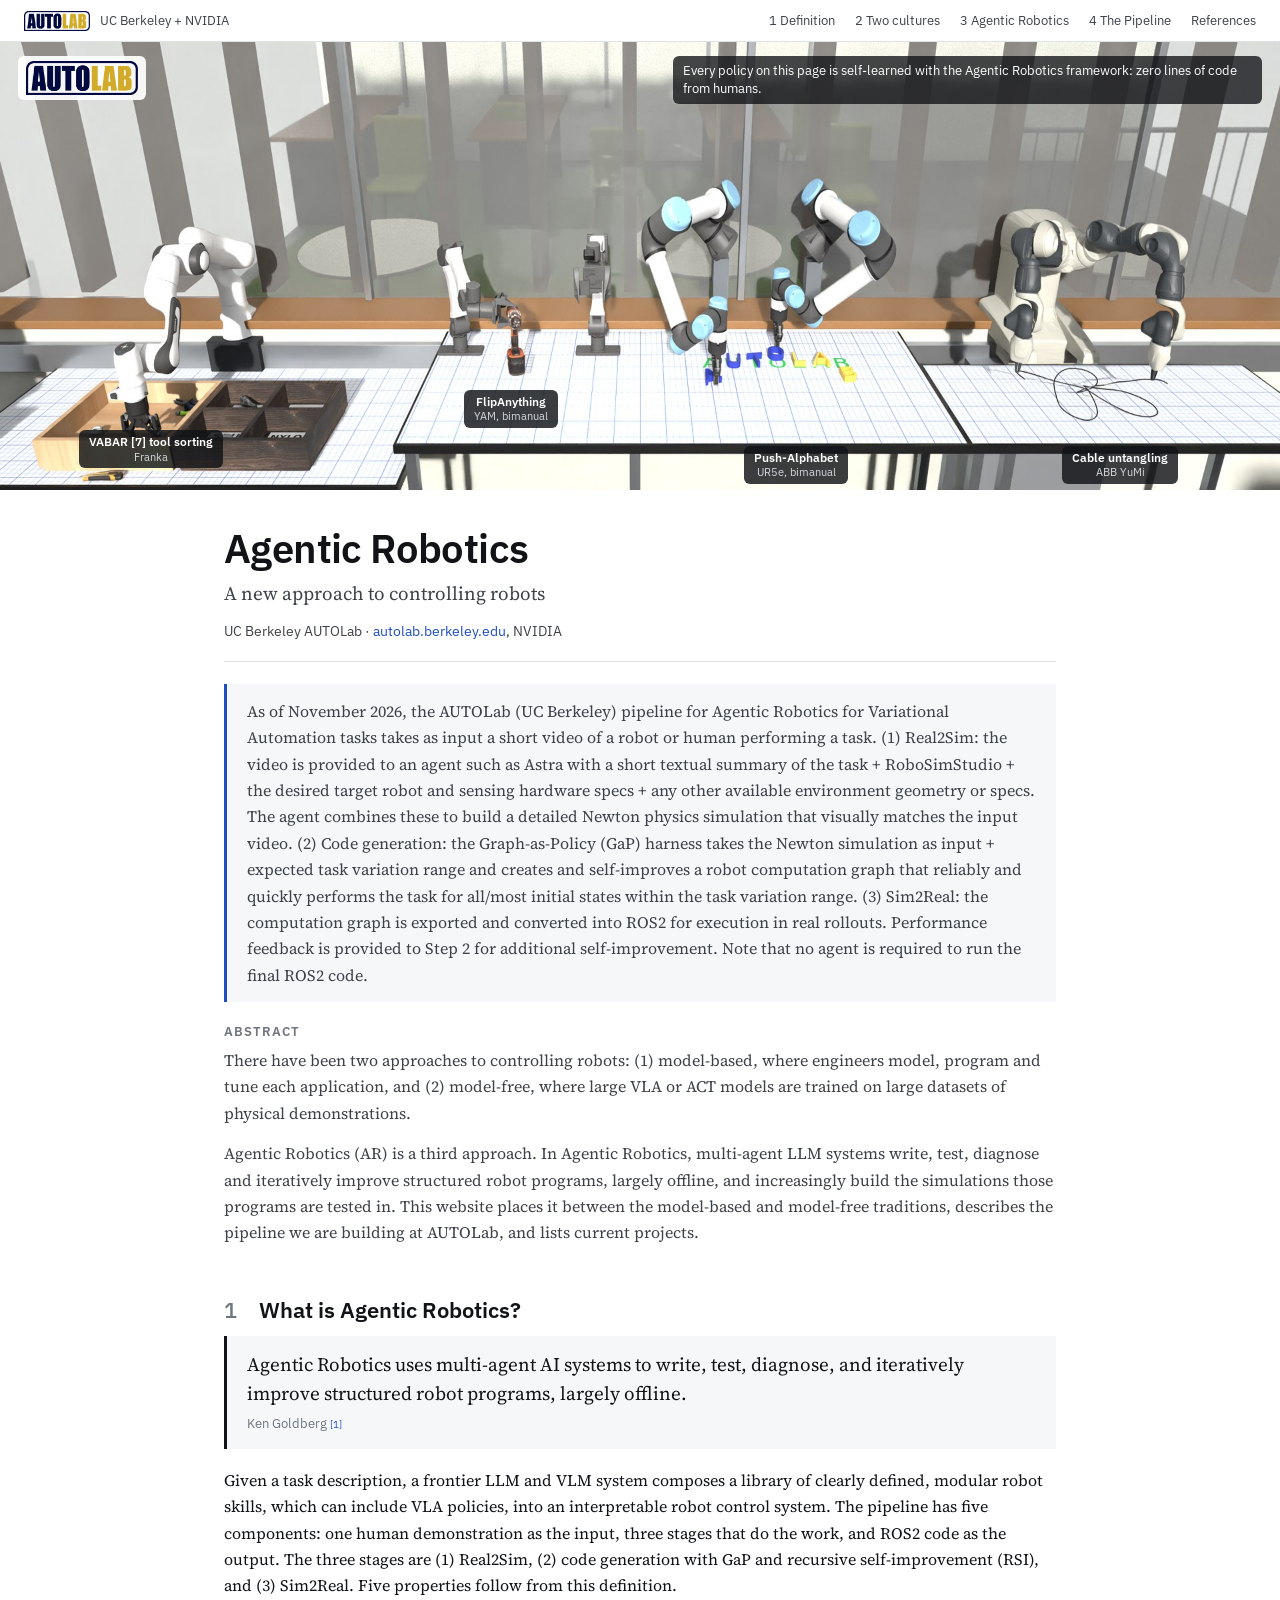
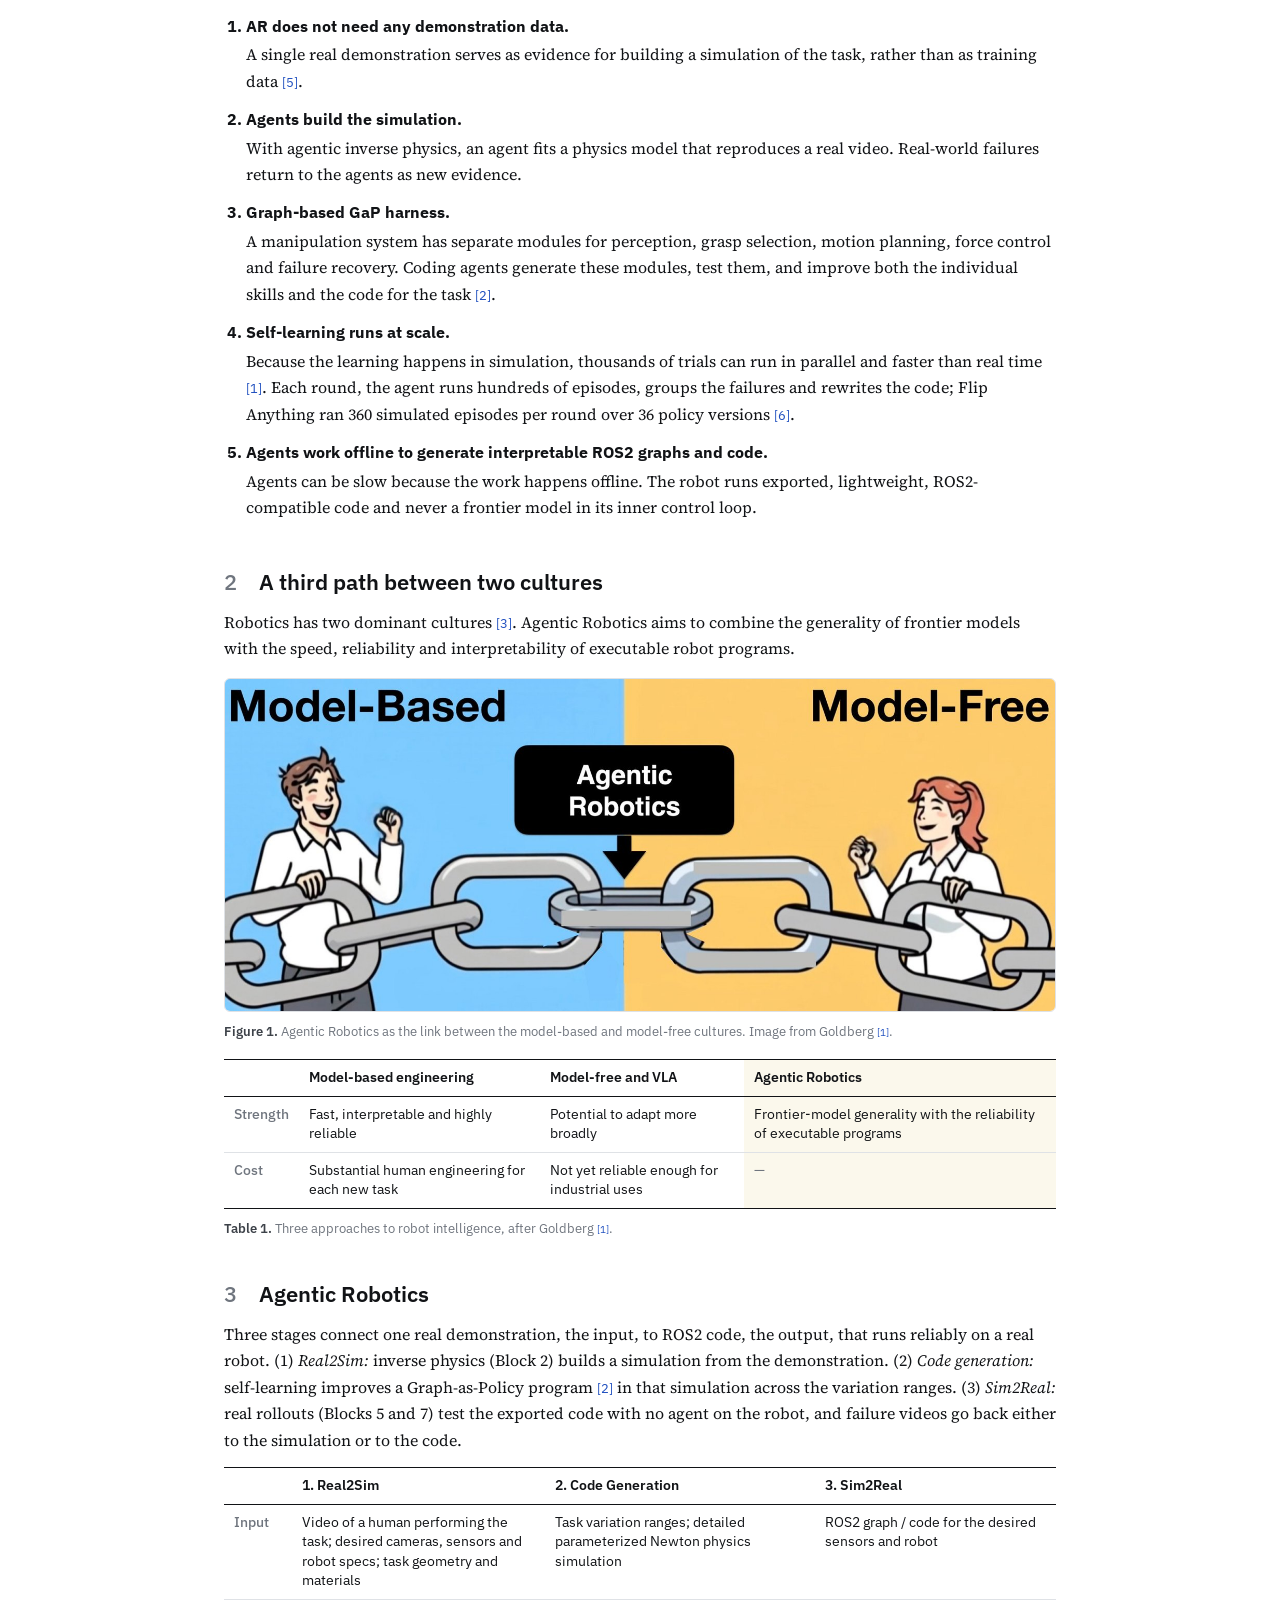
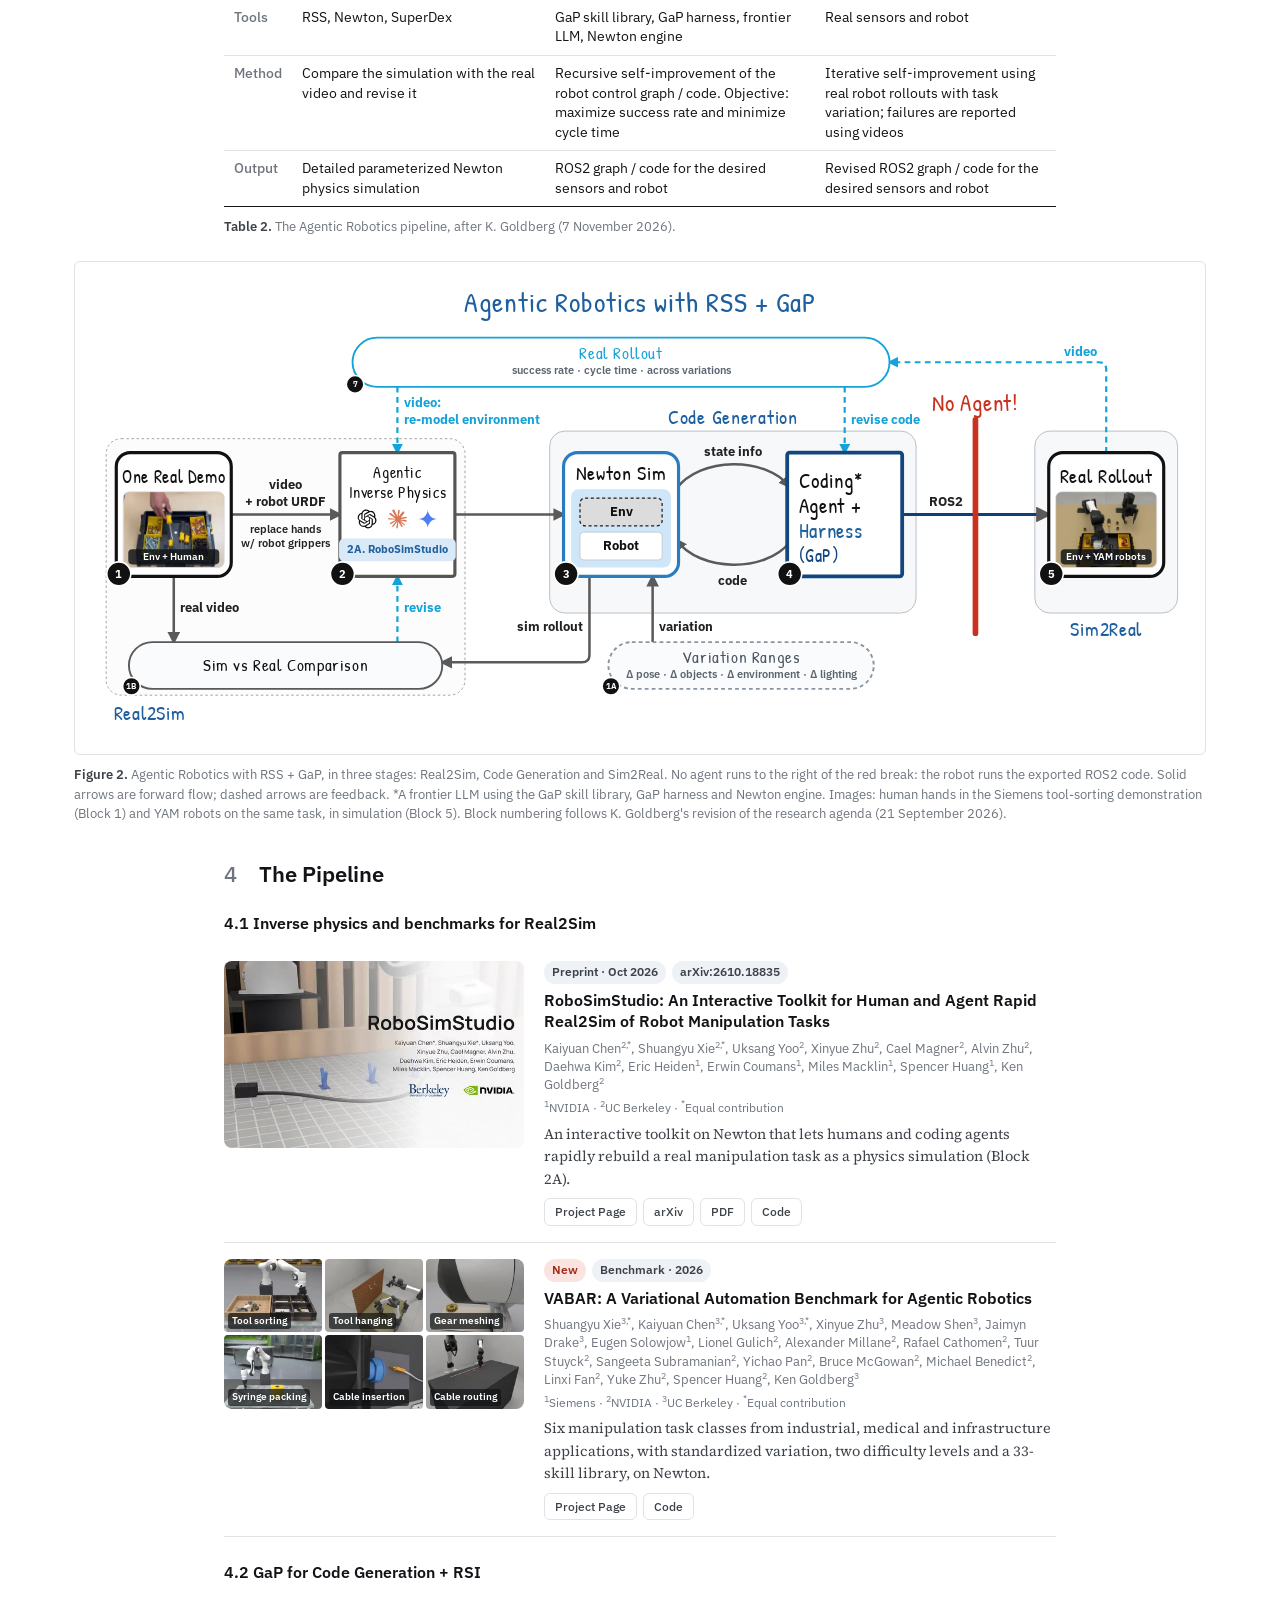
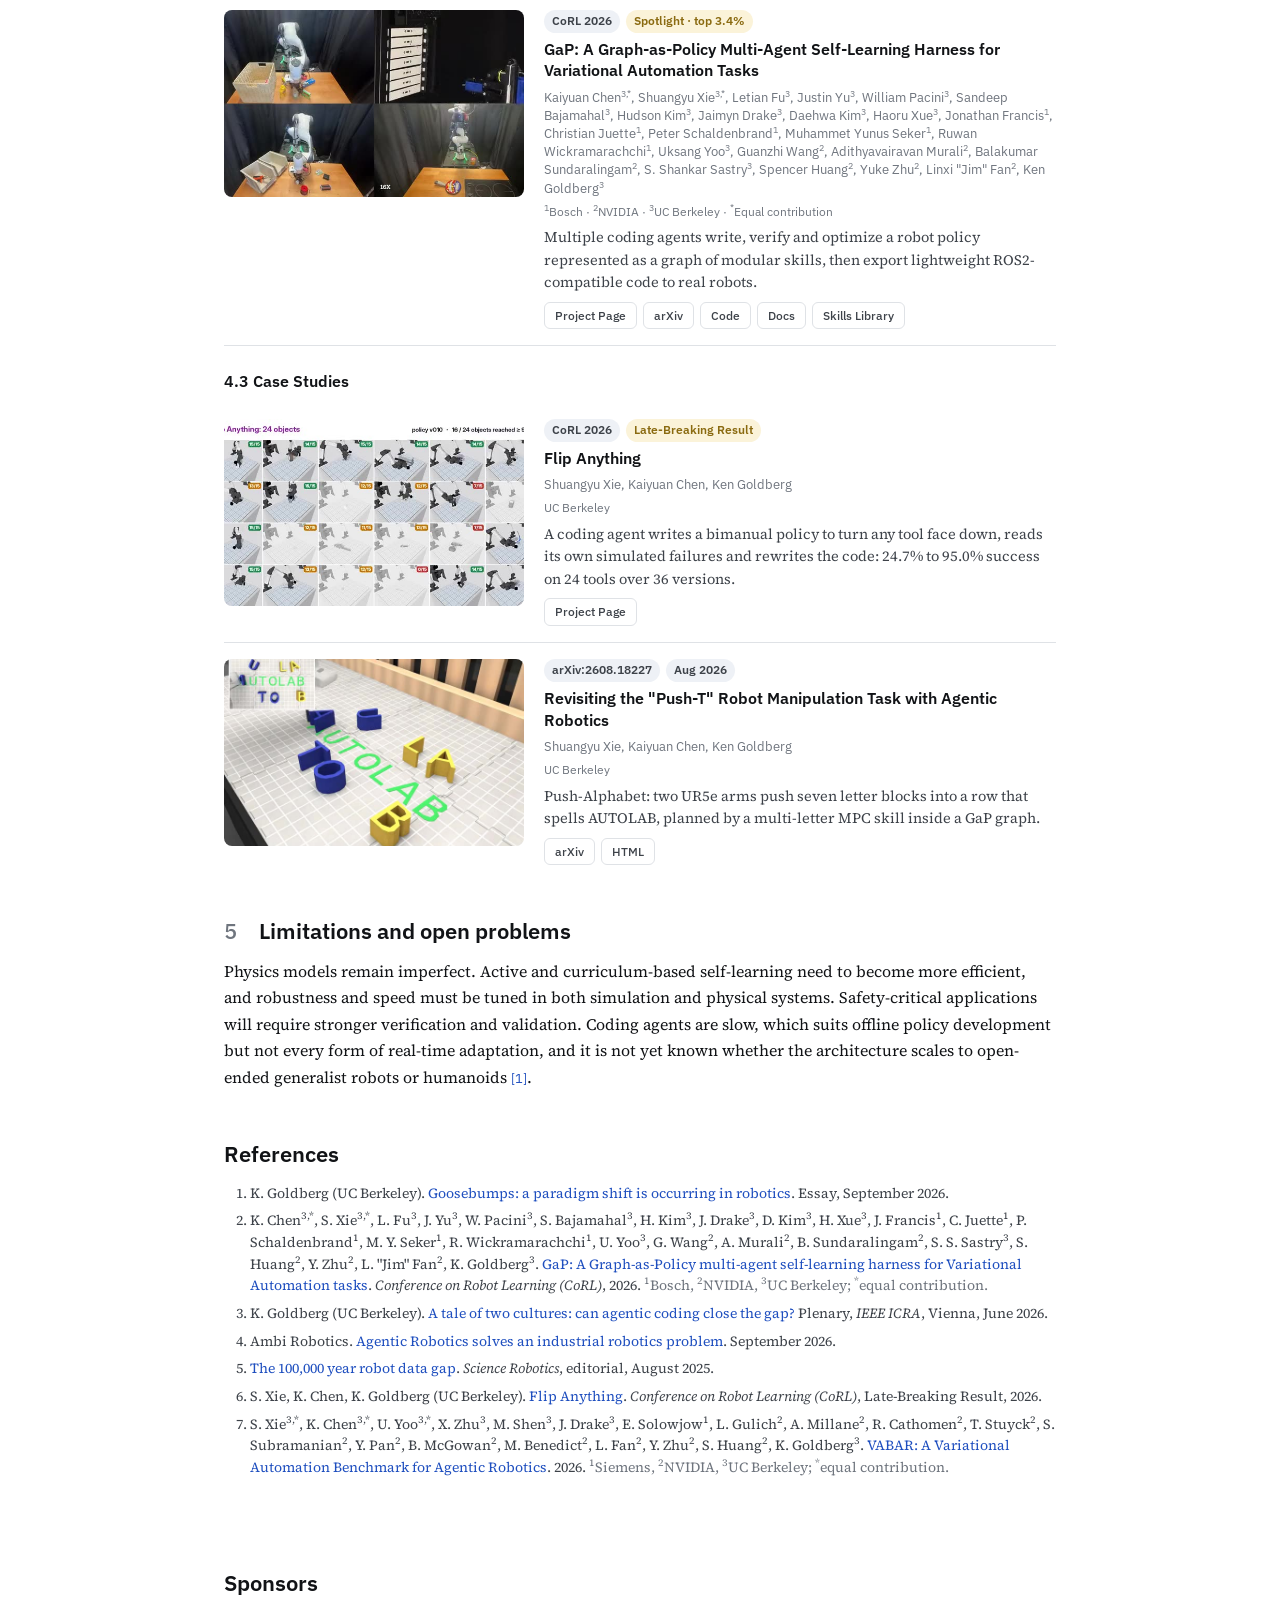
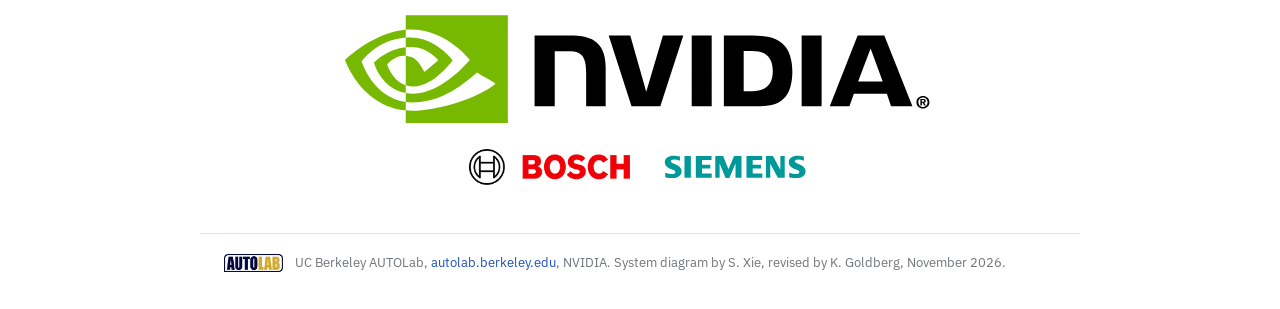
==== pr-preview/pr-1/index.html @ 47002e5a "Deploy preview for PR 1 🛫" ====
<!DOCTYPE html>
<html lang="en">
<head>
  <meta charset="utf-8" />
  <meta name="viewport" content="width=device-width, initial-scale=1" />
  <title>Agentic Robotics</title>
  <meta name="description" content="Agentic Robotics is a new approach to controlling robots: multi-agent LLM systems write, test, diagnose and iteratively improve structured robot programs, largely offline." />
  <link rel="preconnect" href="https://fonts.googleapis.com" />
  <link rel="preconnect" href="https://fonts.gstatic.com" crossorigin />
  <link href="https://fonts.googleapis.com/css2?family=Patrick+Hand&family=IBM+Plex+Sans:wght@400;500;600&family=IBM+Plex+Mono:wght@400&family=Source+Serif+4:ital,opsz,wght@0,8..60,400;0,8..60,600;1,8..60,400&display=swap" rel="stylesheet" />
  <link rel="stylesheet" href="css/style.css" />
</head>
<body>
  <header class="masthead">
    <a class="lab" href="https://autolab.berkeley.edu/" target="_blank" rel="noopener"><img src="assets/autolab-logo.png" alt="AUTOLAB" width="79" height="24" /><span>UC Berkeley + NVIDIA</span></a>
    <nav aria-label="Sections">
      <a href="#s1">1 Definition</a>
      <a href="#s2">2 Two cultures</a>
      <a href="#s3">3 Agentic Robotics</a>
      <a href="#s4">4 The Pipeline</a>
      <a href="#references">References</a>
    </nav>
  </header>

  <main id="top">
    <article>
      <figure class="banner" id="fig1">
        <div class="hero-media">
          <video src="assets/hero.mp4" poster="assets/hero.jpg" autoplay muted loop playsinline aria-label="Four AUTOLab robots working in a row along the lab's window bench, simulated"></video>
          <img class="hero-logo" src="assets/autolab-logo.png" alt="AUTOLAB" width="164" height="50" />
          <p class="hero-note">Every policy on this page is self-learned with the Agentic Robotics framework: zero lines of code from humans.</p>
          <ol class="hero-tags" aria-label="Robots, left to right">
            <li style="left:11.8%;top:95.0%"><a class="tag-link" href="https://berkeleyautomation.github.io/vabar-website/" target="_blank" rel="noopener"><strong>VABAR [7] tool sorting</strong><span>Franka</span></a></li>
            <li style="left:39.9%;top:86.0%"><a class="tag-link" href="https://berkeleyautomation.github.io/flipanything" target="_blank" rel="noopener"><strong>FlipAnything</strong><span>YAM, bimanual</span></a></li>
            <li style="left:62.2%;top:98.5%"><a class="tag-link" href="https://arxiv.org/html/2608.18227v1" target="_blank" rel="noopener"><strong>Push-Alphabet</strong><span>UR5e, bimanual</span></a></li>
            <li style="left:87.5%;top:98.5%"><a class="tag-link" href="https://sites.google.com/view/sgtm2" target="_blank" rel="noopener"><strong>Cable untangling</strong><span>ABB YuMi</span></a></li>
          </ol>
        </div>
      </figure>

      <div class="body">

        <header class="title-block">
          <h1>Agentic Robotics</h1>
          <p class="subtitle">A new approach to controlling robots</p>
          <p class="affil">UC Berkeley AUTOLab · <a href="https://autolab.berkeley.edu/" target="_blank" rel="noopener">autolab.berkeley.edu</a>, NVIDIA</p>
        </header>

        <section class="pipeline-status" aria-label="Pipeline status, November 2026">
          <p>As of November 2026, the AUTOLab (UC Berkeley) pipeline for Agentic Robotics for Variational Automation tasks takes as input a short video of a robot or human performing a task. (1) Real2Sim: the video is provided to an agent such as Astra with a short textual summary of the task + RoboSimStudio + the desired target robot and sensing hardware specs + any other available environment geometry or specs. The agent combines these to build a detailed Newton physics simulation that visually matches the input video. (2) Code generation: the Graph-as-Policy (GaP) harness takes the Newton simulation as input + expected task variation range and creates and self-improves a robot computation graph that reliably and quickly performs the task for all/most initial states within the task variation range. (3) Sim2Real: the computation graph is exported and converted into ROS2 for execution in real rollouts. Performance feedback is provided to Step 2 for additional self-improvement. Note that no agent is required to run the final ROS2 code.</p>
        </section>

        <section class="abstract" aria-label="Abstract">
          <h2>Abstract</h2>
          <p>There have been two approaches to controlling robots: (1) model-based, where engineers model, program and tune each application, and (2) model-free, where large VLA or ACT models are trained on large datasets of physical demonstrations.</p>
          <p>Agentic Robotics (AR) is a third approach. In Agentic Robotics, multi-agent LLM systems write, test, diagnose and iteratively improve structured robot programs, largely offline, and increasingly build the simulations those programs are tested in. This website places it between the model-based and model-free traditions, describes the pipeline we are building at AUTOLab, and lists current projects.</p>
        </section>

        <section id="s1">
          <h2><span class="num">1</span>What is Agentic Robotics?</h2>
          <blockquote class="definition">
            <p>Agentic Robotics uses multi-agent AI systems to write, test, diagnose, and iteratively improve structured robot programs, largely offline.</p>
            <footer>Ken Goldberg <a class="cite" href="#ref1">[1]</a></footer>
          </blockquote>
          <p>Given a task description, a frontier LLM and VLM system composes a library of clearly defined, modular robot skills, which can include VLA policies, into an interpretable robot control system. The pipeline has five components: one human demonstration as the input, three stages that do the work, and ROS2 code as the output. The three stages are (1) Real2Sim, (2) code generation with GaP and recursive self-improvement (RSI), and (3) Sim2Real. Five properties follow from this definition.</p>
          <ol class="props">
            <li><b>AR does not need any demonstration data.</b> A single real demonstration serves as evidence for building a simulation of the task, rather than as training data <a class="cite" href="#ref5">[5]</a>.</li>
            <li><b>Agents build the simulation.</b> With agentic inverse physics, an agent fits a physics model that reproduces a real video. Real-world failures return to the agents as new evidence.</li>
            <li><b>Graph-based GaP harness.</b> A manipulation system has separate modules for perception, grasp selection, motion planning, force control and failure recovery. Coding agents generate these modules, test them, and improve both the individual skills and the code for the task <a class="cite" href="#ref2">[2]</a>.</li>
            <li><b>Self-learning runs at scale.</b> Because the learning happens in simulation, thousands of trials can run in parallel and faster than real time <a class="cite" href="#ref1">[1]</a>. Each round, the agent runs hundreds of episodes, groups the failures and rewrites the code; Flip Anything ran 360 simulated episodes per round over 36 policy versions <a class="cite" href="#ref6">[6]</a>.</li>
            <li><b>Agents work offline to generate interpretable ROS2 graphs and code.</b> Agents can be slow because the work happens offline. The robot runs exported, lightweight, ROS2-compatible code and never a frontier model in its inner control loop.</li>
          </ol>
        </section>

        <section id="s2">
          <h2><span class="num">2</span>A third path between two cultures</h2>
          <p>Robotics has two dominant cultures <a class="cite" href="#ref3">[3]</a>. Agentic Robotics aims to combine the generality of frontier models with the speed, reliability and interpretability of executable robot programs.</p>
          <figure class="article-fig">
            <img src="assets/two_cultures.jpg" alt="Two figures, labelled Model-Based and Model-Free, each holding one end of a chain; the link joining the two halves is labelled Agentic Robotics" width="1600" height="640" />
            <figcaption class="fig-caption"><b>Figure 1.</b> Agentic Robotics as the link between the model-based and model-free cultures. Image from Goldberg <a class="cite" href="#ref1">[1]</a>.</figcaption>
          </figure>
          <figure class="table-fig">
            <table>
              <thead><tr><th></th><th>Model-based engineering</th><th>Model-free and VLA</th><th>Agentic Robotics</th></tr></thead>
              <tbody>
                <tr><th scope="row">Strength</th><td>Fast, interpretable and highly reliable</td><td>Potential to adapt more broadly</td><td>Frontier-model generality with the reliability of executable programs</td></tr>
                <tr><th scope="row">Cost</th><td>Substantial human engineering for each new task</td><td>Not yet reliable enough for industrial uses</td><td class="tbd">—</td></tr>
              </tbody>
            </table>
            <figcaption class="fig-caption"><b>Table 1.</b> Three approaches to robot intelligence, after Goldberg <a class="cite" href="#ref1">[1]</a>.</figcaption>
          </figure>
        </section>

        <section id="s3">
          <h2><span class="num">3</span>Agentic Robotics</h2>
          <p>Three stages connect one real demonstration, the input, to ROS2 code, the output, that runs reliably on a real robot. (1) <i>Real2Sim:</i> inverse physics (Block 2) builds a simulation from the demonstration. (2) <i>Code generation:</i> self-learning improves a Graph-as-Policy program <a class="cite" href="#ref2">[2]</a> in that simulation across the variation ranges. (3) <i>Sim2Real:</i> real rollouts (Blocks 5 and 7) test the exported code with no agent on the robot, and failure videos go back either to the simulation or to the code.</p>
          <figure class="table-fig">
            <div class="pipeline-scroll">
            <table class="pipeline">
              <thead><tr><th></th><th>1. Real2Sim</th><th>2. Code Generation</th><th>3. Sim2Real</th></tr></thead>
              <tbody>
                <tr><th scope="row">Input</th><td>Video of a human performing the task; desired cameras, sensors and robot specs; task geometry and materials</td><td>Task variation ranges; detailed parameterized Newton physics simulation</td><td>ROS2 graph / code for the desired sensors and robot</td></tr>
                <tr><th scope="row">Tools</th><td>RSS, Newton, SuperDex</td><td>GaP skill library, GaP harness, frontier LLM, Newton engine</td><td>Real sensors and robot</td></tr>
                <tr><th scope="row">Method</th><td>Compare the simulation with the real video and revise it</td><td>Recursive self-improvement of the robot control graph / code. Objective: maximize success rate and minimize cycle time</td><td>Iterative self-improvement using real robot rollouts with task variation; failures are reported using videos</td></tr>
                <tr><th scope="row">Output</th><td>Detailed parameterized Newton physics simulation</td><td>ROS2 graph / code for the desired sensors and robot</td><td>Revised ROS2 graph / code for the desired sensors and robot</td></tr>
              </tbody>
            </table>
            </div>
            <figcaption class="fig-caption"><b>Table 2.</b> The Agentic Robotics pipeline, after K. Goldberg (7 November 2026).</figcaption>
          </figure>
        </section>
      </div>

      <figure class="wide-fig" id="fig2">
        <div id="diagram-host" class="diagram-host">
          <svg viewBox="0 -56 1738 716" class="diagram sketch" role="group" aria-label="Agentic Robotics system diagram"><defs><marker id="arrow" viewBox="0 0 10 10" refX="8" refY="5" markerWidth="5" markerHeight="5" orient="auto-start-reverse"><path d="M0 0 L10 5 L0 10 z" class="ah"></path></marker><marker id="arrow-hl" viewBox="0 0 10 10" refX="8" refY="5" markerWidth="5" markerHeight="5" orient="auto-start-reverse"><path d="M0 0 L10 5 L0 10 z" class="ah ah-hl"></path></marker><marker id="arrow-fb" viewBox="0 0 10 10" refX="8" refY="5" markerWidth="5" markerHeight="5" orient="auto-start-reverse"><path d="M0 0 L10 5 L0 10 z" class="ah ah-fb"></path></marker><clipPath id="clip-b1"><rect x="51" y="276" width="160" height="120" rx="10"></rect></clipPath><clipPath id="clip-b5"><rect x="1527" y="276" width="160" height="120" rx="10"></rect></clipPath></defs><text x="869" y="-8" class="figure-title" text-anchor="middle">Agentic Robotics with RSS + GaP</text><g class="regions"><g class="region region-ip"><rect x="24" y="192" width="568" height="406" rx="24"></rect><text x="36" y="638" class="region-label" text-anchor="start">Real2Sim</text></g><g class="region region-ar"><rect x="726" y="180" width="580" height="288" rx="24"></rect><text x="1016" y="168" class="region-label" text-anchor="middle">Code Generation</text></g><g class="region region-ar"><rect x="1494" y="180" width="226" height="288" rx="24"></rect><text x="1607" y="504" class="region-label" text-anchor="middle">Sim2Real</text></g></g><g class="edges"><g class="edge"><path d="M222 312 H394" class="hit"></path><path d="M222 312 H394" class="line"></path><path d="M222 312 H394" class="flow"></path><text x="308" y="272" class="edge-label" text-anchor="middle">video</text><text x="308" y="298" class="edge-label" text-anchor="middle">+ robot URDF</text></g><g class="edge"><path d="M131 410 V514" class="hit"></path><path d="M131 410 V514" class="line"></path><path d="M131 410 V514" class="flow"></path><text x="141" y="466" class="edge-label" text-anchor="start">real video</text></g><g class="edge"><path d="M789 410 V534 Q789 546 777 546 H556" class="hit"></path><path d="M789 410 V534 Q789 546 777 546 H556" class="line"></path><path d="M789 410 V534 Q789 546 777 546 H556" class="flow"></path><text x="779" y="496" class="edge-label" text-anchor="end">sim rollout</text></g><g class="edge feedback"><path d="M485 514 V410" class="hit"></path><path d="M485 514 V410" class="line"></path><path d="M485 514 V410" class="flow"></path><text x="495" y="466" class="edge-label" text-anchor="start">revise</text></g><g class="edge"><path d="M576 312 H748" class="hit"></path><path d="M576 312 H748" class="line"></path><path d="M576 312 H748" class="flow"></path></g><g class="edge"><path d="M889 514 V410" class="hit"></path><path d="M889 514 V410" class="line"></path><path d="M889 514 V410" class="flow"></path><text x="899" y="496" class="edge-label" text-anchor="start">variation</text></g><g class="edge"><path d="M926 272 C964 220 1068 220 1106 268" class="hit"></path><path d="M926 272 C964 220 1068 220 1106 268" class="line"></path><path d="M926 272 C964 220 1068 220 1106 268" class="flow"></path><text x="1016" y="220" class="edge-label" text-anchor="middle">state info</text></g><g class="edge"><path d="M1106 356 C1068 404 964 404 926 352" class="hit"></path><path d="M1106 356 C1068 404 964 404 926 352" class="line"></path><path d="M1106 356 C1068 404 964 404 926 352" class="flow"></path><text x="1016" y="424" class="edge-label" text-anchor="middle">code</text></g><g class="edge export"><path d="M1284 312 H1516" class="hit"></path><path d="M1284 312 H1516" class="line"></path><path d="M1284 312 H1516" class="flow"></path><text x="1353" y="298" class="edge-label" text-anchor="middle">ROS2</text></g><g class="edge feedback"><path d="M1607 214 V83 Q1607 71 1595 71 H1264" class="hit"></path><path d="M1607 214 V83 Q1607 71 1595 71 H1264" class="line"></path><path d="M1607 214 V83 Q1607 71 1595 71 H1264" class="flow"></path><text x="1593" y="61" class="edge-label" text-anchor="end">video</text></g><g class="edge feedback"><path d="M485 110 V214" class="hit"></path><path d="M485 110 V214" class="line"></path><path d="M485 110 V214" class="flow"></path><text x="495" y="142" class="edge-label" text-anchor="start">video:</text><text x="495" y="168" class="edge-label" text-anchor="start">re-model environment</text></g><g class="edge feedback"><path d="M1193 110 V214" class="hit"></path><path d="M1193 110 V214" class="line"></path><path d="M1193 110 V214" class="flow"></path><text x="1203" y="168" class="edge-label" text-anchor="start">revise code</text></g><g class="agent-break"><line x1="1400" x2="1400" y1="162" y2="500"></line><text x="1400" y="148" class="agent-break-label" text-anchor="middle">No Agent!</text></g><text x="308" y="342" class="edge-note" text-anchor="middle">replace hands</text><text x="308" y="364" class="edge-note" text-anchor="middle">w/ robot grippers</text></g><g class="nodes"><g class="node node-big"><rect x="40" y="214" width="182" height="196" rx="22" class="box"></rect><text x="131" y="262" class="node-title long" text-anchor="middle">One Real Demo</text><image href="assets/diagram/human_siemens.jpg" x="51" y="276" width="160" height="120" preserveAspectRatio="xMidYMid slice" clip-path="url(#clip-b1)" role="img" aria-label="Human hands sorting tools into an organizer, from the Siemens demonstration video"><title>Human hands sorting tools into an organizer, from the Siemens demonstration video</title></image><rect x="51" y="276" width="160" height="120" rx="10" class="block-image-frame"></rect><rect x="59" y="367" width="144" height="24" rx="6" class="block-image-tag"></rect><text x="131" y="384" class="block-image-tag-text" text-anchor="middle">Env + Human</text><circle cx="44" cy="406" r="19" class="badge"></circle><text x="44" y="412.5" class="badge-text" text-anchor="middle">1</text></g><g class="node node-big node-ip"><rect x="394" y="214" width="182" height="196" rx="22" class="box"></rect><text x="485" y="254" class="node-title" text-anchor="middle">Agentic</text><text x="485" y="286" class="node-title" text-anchor="middle">Inverse Physics</text><g transform="translate(422 304) scale(1.25)" class="logo"><path d="M22.2819 9.8211a5.9847 5.9847 0 0 0-.5157-4.9108 6.0462 6.0462 0 0 0-6.5098-2.9A6.0651 6.0651 0 0 0 4.9807 4.1818a5.9847 5.9847 0 0 0-3.9977 2.9 6.0462 6.0462 0 0 0 .7427 7.0966 5.98 5.98 0 0 0 .511 4.9107 6.051 6.051 0 0 0 6.5146 2.9001A5.9847 5.9847 0 0 0 13.2599 24a6.0557 6.0557 0 0 0 5.7718-4.2058 5.9894 5.9894 0 0 0 3.9977-2.9001 6.0557 6.0557 0 0 0-.7475-7.0729zm-9.022 12.6081a4.4755 4.4755 0 0 1-2.8764-1.0408l.1419-.0804 4.7783-2.7582a.7948.7948 0 0 0 .3927-.6813v-6.7369l2.02 1.1686a.071.071 0 0 1 .038.052v5.5826a4.504 4.504 0 0 1-4.4945 4.4944zm-9.6607-4.1254a4.4708 4.4708 0 0 1-.5346-3.0137l.142.0852 4.783 2.7582a.7712.7712 0 0 0 .7806 0l5.8428-3.3685v2.3324a.0804.0804 0 0 1-.0332.0615L9.74 19.9502a4.4992 4.4992 0 0 1-6.1408-1.6464zM2.3408 7.8956a4.485 4.485 0 0 1 2.3655-1.9728V11.6a.7664.7664 0 0 0 .3879.6765l5.8144 3.3543-2.0201 1.1685a.0757.0757 0 0 1-.071 0l-4.8303-2.7865A4.504 4.504 0 0 1 2.3408 7.872zm16.5963 3.8558L13.1038 8.364 15.1192 7.2a.0757.0757 0 0 1 .071 0l4.8303 2.7913a4.4944 4.4944 0 0 1-.6765 8.1042v-5.6772a.79.79 0 0 0-.407-.667zm2.0107-3.0231l-.142-.0852-4.7735-2.7818a.7759.7759 0 0 0-.7854 0L9.409 9.2297V6.8974a.0662.0662 0 0 1 .0284-.0615l4.8303-2.7866a4.4992 4.4992 0 0 1 6.6802 4.66zM8.3065 12.863l-2.02-1.1638a.0804.0804 0 0 1-.038-.0567V6.0742a4.4992 4.4992 0 0 1 7.3757-3.4537l-.142.0805L8.704 5.459a.7948.7948 0 0 0-.3927.6813zm1.0976-2.3654l2.602-1.4998 2.6069 1.4998v2.9994l-2.5974 1.4997-2.6067-1.4997Z" fill="#111111"></path><title>OpenAI</title></g><g transform="translate(470 304) scale(1.25)" class="logo"><path d="m4.7144 15.9555 4.7174-2.6471.079-.2307-.079-.1275h-.2307l-.7893-.0486-2.6956-.0729-2.3375-.0971-2.2646-.1214-.5707-.1215-.5343-.7042.0546-.3522.4797-.3218.686.0608 1.5179.1032 2.2767.1578 1.6514.0972 2.4468.255h.3886l.0546-.1579-.1336-.0971-.1032-.0972L6.973 9.8356l-2.55-1.6879-1.3356-.9714-.7225-.4918-.3643-.4614-.1578-1.0078.6557-.7225.8803.0607.2246.0607.8925.686 1.9064 1.4754 2.4893 1.8336.3643.3035.1457-.1032.0182-.0728-.164-.2733-1.3539-2.4467-1.445-2.4893-.6435-1.032-.17-.6194c-.0607-.255-.1032-.4674-.1032-.7285L6.287.1335 6.6997 0l.9957.1336.419.3642.6192 1.4147 1.0018 2.2282 1.5543 3.0296.4553.8985.2429.8318.091.255h.1579v-.1457l.1275-1.706.2368-2.0947.2307-2.6957.0789-.7589.3764-.9107.7468-.4918.5828.2793.4797.686-.0668.4433-.2853 1.8517-.5586 2.9021-.3643 1.9429h.2125l.2429-.2429.9835-1.3053 1.6514-2.0643.7286-.8196.85-.9046.5464-.4311h1.0321l.759 1.1293-.34 1.1657-1.0625 1.3478-.8804 1.1414-1.2628 1.7-.7893 1.36.0729.1093.1882-.0183 2.8535-.607 1.5421-.2794 1.8396-.3157.8318.3886.091.3946-.3278.8075-1.967.4857-2.3072.4614-3.4364.8136-.0425.0304.0486.0607 1.5482.1457.6618.0364h1.621l3.0175.2247.7892.522.4736.6376-.079.4857-1.2142.6193-1.6393-.3886-3.825-.9107-1.3113-.3279h-.1822v.1093l1.0929 1.0686 2.0035 1.8092 2.5075 2.3314.1275.5768-.3218.4554-.34-.0486-2.2039-1.6575-.85-.7468-1.9246-1.621h-.1275v.17l.4432.6496 2.3436 3.5214.1214 1.0807-.17.3521-.6071.2125-.6679-.1214-1.3721-1.9246L14.38 17.959l-1.1414-1.9428-.1397.079-.674 7.2552-.3156.3703-.7286.2793-.6071-.4614-.3218-.7468.3218-1.4753.3886-1.9246.3157-1.53.2853-1.9004.17-.6314-.0121-.0425-.1397.0182-1.4328 1.9672-2.1796 2.9446-1.7243 1.8456-.4128.164-.7164-.3704.0667-.6618.4008-.5889 2.386-3.0357 1.4389-1.882.929-1.0868-.0062-.1579h-.0546l-6.3385 4.1164-1.1293.1457-.4857-.4554.0608-.7467.2307-.2429 1.9064-1.3114Z" fill="#D97757"></path><title>Claude</title></g><g transform="translate(518 304) scale(1.25)" class="logo"><path d="M11.04 19.32Q12 21.51 12 24q0-2.49.93-4.68.96-2.19 2.58-3.81t3.81-2.55Q21.51 12 24 12q-2.49 0-4.68-.93a12.3 12.3 0 0 1-3.81-2.58 12.3 12.3 0 0 1-2.58-3.81Q12 2.49 12 0q0 2.49-.96 4.68-.93 2.19-2.55 3.81a12.3 12.3 0 0 1-3.81 2.58Q2.49 12 0 12q2.49 0 4.68.96 2.19.93 3.81 2.55t2.55 3.81" fill="#4F7DF3"></path><title>Gemini</title></g><g class="chip soft rss"><rect height="36" rx="8" x="392.64537811279297" y="350" width="184.70924377441406"></rect><text x="485" y="373.5" class="chip-text" text-anchor="middle">2A. RoboSimStudio</text></g><circle cx="398" cy="406" r="19" class="badge"></circle><text x="398" y="412.5" class="badge-text" text-anchor="middle">2</text></g><g class="node node-big node-sim"><rect x="748" y="214" width="182" height="196" rx="22" class="box"></rect><text x="839" y="258" class="node-title" text-anchor="middle">Newton Sim</text><rect x="760" y="272" width="158" height="124" rx="12" class="sim-panel"></rect><rect x="774" y="286" width="130" height="44" rx="8" class="sim-env"></rect><text x="839" y="315" class="chip-text big" text-anchor="middle">Env</text><rect x="774" y="340" width="130" height="44" rx="6" class="sim-robot"></rect><text x="839" y="369" class="chip-text big" text-anchor="middle">Robot</text><circle cx="752" cy="406" r="19" class="badge"></circle><text x="752" y="412.5" class="badge-text" text-anchor="middle">3</text></g><g class="node node-big node-gap"><rect x="1102" y="214" width="182" height="196" rx="22" class="box"></rect><text x="1120" y="270" class="node-title" text-anchor="start">Coding*</text><text x="1120" y="310" class="node-title" text-anchor="start">Agent +</text><text x="1120" y="350" class="node-title harness" text-anchor="start">Harness</text><text x="1120" y="388" class="node-title gapname" text-anchor="start">(GaP)</text><circle cx="1106" cy="406" r="19" class="badge"></circle><text x="1106" y="412.5" class="badge-text" text-anchor="middle">4</text></g><g class="node node-big"><rect x="1516" y="214" width="182" height="196" rx="22" class="box"></rect><text x="1607" y="262" class="node-title" text-anchor="middle">Real Rollout</text><image href="assets/diagram/yam_siemens.jpg" x="1527" y="276" width="160" height="120" preserveAspectRatio="xMidYMid slice" clip-path="url(#clip-b5)" role="img" aria-label="Two YAM arms doing the same tool-sorting task, shown in simulation"><title>Two YAM arms doing the same tool-sorting task, shown in simulation</title></image><rect x="1527" y="276" width="160" height="120" rx="10" class="block-image-frame"></rect><rect x="1535" y="367" width="144" height="24" rx="6" class="block-image-tag"></rect><text x="1607" y="384" class="block-image-tag-text" text-anchor="middle">Env + YAM robots</text><circle cx="1520" cy="406" r="19" class="badge"></circle><text x="1520" y="412.5" class="badge-text" text-anchor="middle">5</text></g><g class="node node-small node-eval"><rect x="414" y="32" width="850" height="78" rx="39" class="box"></rect><text x="839" y="66" class="node-title small" text-anchor="middle">Real Rollout</text><text x="839" y="90" class="small-sub" text-anchor="middle">success rate · cycle time · across variations</text><circle cx="418" cy="106" r="14" class="badge"></circle><text x="418" y="111" class="badge-text small" text-anchor="middle">7</text></g><g class="node node-small node-cmp"><rect x="60" y="514" width="496" height="74" rx="37" class="box"></rect><text x="308" y="560" class="node-title small" text-anchor="middle">Sim vs Real Comparison</text><circle cx="64" cy="584" r="14" class="badge"></circle><text x="64" y="589" class="badge-text small" text-anchor="middle">1B</text></g><g class="node node-small node-spec"><rect x="819" y="514" width="420" height="74" rx="37" class="box"></rect><text x="1029" y="547" class="node-title small" text-anchor="middle">Variation Ranges</text><text x="1029" y="571" class="small-sub" text-anchor="middle">Δ pose · Δ objects · Δ environment · Δ lighting</text><circle cx="823" cy="584" r="14" class="badge"></circle><text x="823" y="589" class="badge-text small" text-anchor="middle">1A</text></g></g></svg>
        </div>
        <figcaption class="fig-caption"><b>Figure 2.</b> Agentic Robotics with RSS + GaP, in three stages: Real2Sim, Code Generation and Sim2Real. No agent runs to the right of the red break: the robot runs the exported ROS2 code. Solid arrows are forward flow; dashed arrows are feedback. *A frontier LLM using the GaP skill library, GaP harness and Newton engine. Images: human hands in the Siemens tool-sorting demonstration (Block 1) and YAM robots on the same task, in simulation (Block 5). Block numbering follows K. Goldberg's revision of the research agenda (21 September 2026).</figcaption>
      </figure>

      <div class="body">
        <section id="s4">
          <h2><span class="num">4</span>The Pipeline</h2>
          <h3>4.1 Inverse physics and benchmarks for Real2Sim</h3>
            <article class="pcard">
              <a class="pmedia" href="https://robosimstudio.github.io" target="_blank" rel="noopener" aria-label="RoboSimStudio: An Interactive Toolkit for Human and Agent Rapid Real2Sim of Robot Manipulation Tasks project page"><video src="assets/projects/rss.mp4" poster="assets/projects/rss.jpg" autoplay muted loop playsinline preload="metadata"></video></a>
              <div class="pbody">
                <div class="ptags"><span class="pchip">Preprint · Oct 2026</span><span class="pchip">arXiv:2610.18835</span></div>
                <h4><a href="https://robosimstudio.github.io" target="_blank" rel="noopener">RoboSimStudio: An Interactive Toolkit for Human and Agent Rapid Real2Sim of Robot Manipulation Tasks</a></h4>
                <p class="pauthors">Kaiyuan Chen<sup>2,*</sup>, Shuangyu Xie<sup>2,*</sup>, Uksang Yoo<sup>2</sup>, Xinyue Zhu<sup>2</sup>, Cael Magner<sup>2</sup>, Alvin Zhu<sup>2</sup>, Daehwa Kim<sup>2</sup>, Eric Heiden<sup>1</sup>, Erwin Coumans<sup>1</sup>, Miles Macklin<sup>1</sup>, Spencer Huang<sup>1</sup>, Ken Goldberg<sup>2</sup></p>
                <p class="paffils"><sup>1</sup>NVIDIA · <sup>2</sup>UC Berkeley · <sup>*</sup>Equal contribution</p>
                <p class="pover">An interactive toolkit on Newton that lets humans and coding agents rapidly rebuild a real manipulation task as a physics simulation (Block 2A).</p>
                <div class="pbtns"><a class="pbtn" href="https://robosimstudio.github.io" target="_blank" rel="noopener">Project Page</a><a class="pbtn" href="https://arxiv.org/abs/2610.18835" target="_blank" rel="noopener">arXiv</a><a class="pbtn" href="https://robosimstudio.github.io/robosimstudio.pdf" target="_blank" rel="noopener">PDF</a><a class="pbtn" href="https://github.com/robosimstudio/robosimstudio" target="_blank" rel="noopener">Code</a></div>
              </div>
            </article>
            <article class="pcard">
              <div class="pmedia pgrid"><a href="https://berkeleyautomation.github.io/vabar-website/" target="_blank" rel="noopener" title="Tool sorting"><video src="assets/projects/vabar_tool-sorting.mp4" poster="assets/projects/vabar_tool-sorting.jpg" autoplay muted loop playsinline preload="metadata" aria-label="VABAR Tool sorting"></video><span>Tool sorting</span></a><a href="https://berkeleyautomation.github.io/vabar-website/" target="_blank" rel="noopener" title="Tool hanging"><video src="assets/projects/vabar_tool-hanging.mp4" poster="assets/projects/vabar_tool-hanging.jpg" autoplay muted loop playsinline preload="metadata" aria-label="VABAR Tool hanging"></video><span>Tool hanging</span></a><a href="https://berkeleyautomation.github.io/vabar-website/" target="_blank" rel="noopener" title="Gear meshing"><video src="assets/projects/vabar_gear-meshing.mp4" poster="assets/projects/vabar_gear-meshing.jpg" autoplay muted loop playsinline preload="metadata" aria-label="VABAR Gear meshing"></video><span>Gear meshing</span></a><a href="https://berkeleyautomation.github.io/vabar-website/" target="_blank" rel="noopener" title="Syringe packing"><video src="assets/projects/vabar_syringe-packing.mp4" poster="assets/projects/vabar_syringe-packing.jpg" autoplay muted loop playsinline preload="metadata" aria-label="VABAR Syringe packing"></video><span>Syringe packing</span></a><a href="https://berkeleyautomation.github.io/vabar-website/" target="_blank" rel="noopener" title="Cable insertion"><video src="assets/projects/vabar_cable-insertion.mp4" poster="assets/projects/vabar_cable-insertion.jpg" autoplay muted loop playsinline preload="metadata" aria-label="VABAR Cable insertion"></video><span>Cable insertion</span></a><a href="https://berkeleyautomation.github.io/vabar-website/" target="_blank" rel="noopener" title="Cable routing"><video src="assets/projects/vabar_cable-routing.mp4" poster="assets/projects/vabar_cable-routing.jpg" autoplay muted loop playsinline preload="metadata" aria-label="VABAR Cable routing"></video><span>Cable routing</span></a></div>
              <div class="pbody">
                <div class="ptags"><span class="pchip pchip-new">New</span><span class="pchip">Benchmark · 2026</span></div>
                <h4><a href="https://berkeleyautomation.github.io/vabar-website/" target="_blank" rel="noopener">VABAR: A Variational Automation Benchmark for Agentic Robotics</a></h4>
                <p class="pauthors">Shuangyu Xie<sup>3,*</sup>, Kaiyuan Chen<sup>3,*</sup>, Uksang Yoo<sup>3,*</sup>, Xinyue Zhu<sup>3</sup>, Meadow Shen<sup>3</sup>, Jaimyn Drake<sup>3</sup>, Eugen Solowjow<sup>1</sup>, Lionel Gulich<sup>2</sup>, Alexander Millane<sup>2</sup>, Rafael Cathomen<sup>2</sup>, Tuur Stuyck<sup>2</sup>, Sangeeta Subramanian<sup>2</sup>, Yichao Pan<sup>2</sup>, Bruce McGowan<sup>2</sup>, Michael Benedict<sup>2</sup>, Linxi Fan<sup>2</sup>, Yuke Zhu<sup>2</sup>, Spencer Huang<sup>2</sup>, Ken Goldberg<sup>3</sup></p>
                <p class="paffils"><sup>1</sup>Siemens · <sup>2</sup>NVIDIA · <sup>3</sup>UC Berkeley · <sup>*</sup>Equal contribution</p>
                <p class="pover">Six manipulation task classes from industrial, medical and infrastructure applications, with standardized variation, two difficulty levels and a 33-skill library, on Newton.</p>
                <div class="pbtns"><a class="pbtn" href="https://berkeleyautomation.github.io/vabar-website/" target="_blank" rel="noopener">Project Page</a><a class="pbtn" href="https://github.com/BerkeleyAutomation/VABAR" target="_blank" rel="noopener">Code</a></div>
              </div>
            </article>
          <h3>4.2 GaP for Code Generation + RSI</h3>
            <article class="pcard">
              <a class="pmedia" href="https://graph-robots.github.io/gap/" target="_blank" rel="noopener" aria-label="GaP: A Graph-as-Policy Multi-Agent Self-Learning Harness for Variational Automation Tasks project page"><video src="assets/projects/gap.mp4" poster="assets/projects/gap.jpg" autoplay muted loop playsinline preload="metadata"></video></a>
              <div class="pbody">
                <div class="ptags"><span class="pchip">CoRL 2026</span><span class="pchip pchip-award">Spotlight · top 3.4%</span></div>
                <h4><a href="https://graph-robots.github.io/gap/" target="_blank" rel="noopener">GaP: A Graph-as-Policy Multi-Agent Self-Learning Harness for Variational Automation Tasks</a></h4>
                <p class="pauthors">Kaiyuan Chen<sup>3,*</sup>, Shuangyu Xie<sup>3,*</sup>, Letian Fu<sup>3</sup>, Justin Yu<sup>3</sup>, William Pacini<sup>3</sup>, Sandeep Bajamahal<sup>3</sup>, Hudson Kim<sup>3</sup>, Jaimyn Drake<sup>3</sup>, Daehwa Kim<sup>3</sup>, Haoru Xue<sup>3</sup>, Jonathan Francis<sup>1</sup>, Christian Juette<sup>1</sup>, Peter Schaldenbrand<sup>1</sup>, Muhammet Yunus Seker<sup>1</sup>, Ruwan Wickramarachchi<sup>1</sup>, Uksang Yoo<sup>3</sup>, Guanzhi Wang<sup>2</sup>, Adithyavairavan Murali<sup>2</sup>, Balakumar Sundaralingam<sup>2</sup>, S. Shankar Sastry<sup>3</sup>, Spencer Huang<sup>2</sup>, Yuke Zhu<sup>2</sup>, Linxi "Jim" Fan<sup>2</sup>, Ken Goldberg<sup>3</sup></p>
                <p class="paffils"><sup>1</sup>Bosch · <sup>2</sup>NVIDIA · <sup>3</sup>UC Berkeley · <sup>*</sup>Equal contribution</p>
                <p class="pover">Multiple coding agents write, verify and optimize a robot policy represented as a graph of modular skills, then export lightweight ROS2-compatible code to real robots.</p>
                <div class="pbtns"><a class="pbtn" href="https://graph-robots.github.io/gap/" target="_blank" rel="noopener">Project Page</a><a class="pbtn" href="https://arxiv.org/abs/2607.05369" target="_blank" rel="noopener">arXiv</a><a class="pbtn" href="https://github.com/graph-robots/graph-as-policy" target="_blank" rel="noopener">Code</a><a class="pbtn" href="https://graph-robots.github.io/graph-as-policy/" target="_blank" rel="noopener">Docs</a><a class="pbtn" href="https://github.com/graph-robots/open-robot-skills" target="_blank" rel="noopener">Skills Library</a></div>
              </div>
            </article>
          <h3>4.3 Case Studies</h3>
            <article class="pcard">
              <a class="pmedia" href="https://berkeleyautomation.github.io/flipanything" target="_blank" rel="noopener" aria-label="Flip Anything project page"><video src="assets/projects/flip.mp4" poster="assets/projects/flip.jpg" autoplay muted loop playsinline preload="metadata"></video></a>
              <div class="pbody">
                <div class="ptags"><span class="pchip">CoRL 2026</span><span class="pchip pchip-award">Late-Breaking Result</span></div>
                <h4><a href="https://berkeleyautomation.github.io/flipanything" target="_blank" rel="noopener">Flip Anything</a></h4>
                <p class="pauthors">Shuangyu Xie, Kaiyuan Chen, Ken Goldberg</p>
                <p class="paffils">UC Berkeley</p>
                <p class="pover">A coding agent writes a bimanual policy to turn any tool face down, reads its own simulated failures and rewrites the code: 24.7% to 95.0% success on 24 tools over 36 versions.</p>
                <div class="pbtns"><a class="pbtn" href="https://berkeleyautomation.github.io/flipanything" target="_blank" rel="noopener">Project Page</a></div>
              </div>
            </article>
            <article class="pcard">
              <a class="pmedia" href="https://arxiv.org/html/2608.18227v1" target="_blank" rel="noopener" aria-label="Revisiting the "Push-T" Robot Manipulation Task with Agentic Robotics project page"><video src="assets/projects/push.mp4" poster="assets/projects/push.jpg" autoplay muted loop playsinline preload="metadata"></video></a>
              <div class="pbody">
                <div class="ptags"><span class="pchip">arXiv:2608.18227</span><span class="pchip">Aug 2026</span></div>
                <h4><a href="https://arxiv.org/html/2608.18227v1" target="_blank" rel="noopener">Revisiting the "Push-T" Robot Manipulation Task with Agentic Robotics</a></h4>
                <p class="pauthors">Shuangyu Xie, Kaiyuan Chen, Ken Goldberg</p>
                <p class="paffils">UC Berkeley</p>
                <p class="pover">Push-Alphabet: two UR5e arms push seven letter blocks into a row that spells AUTOLAB, planned by a multi-letter MPC skill inside a GaP graph.</p>
                <div class="pbtns"><a class="pbtn" href="https://arxiv.org/abs/2608.18227" target="_blank" rel="noopener">arXiv</a><a class="pbtn" href="https://arxiv.org/html/2608.18227v1" target="_blank" rel="noopener">HTML</a></div>
              </div>
            </article>
        </section>

        <section id="s5">
          <h2><span class="num">5</span>Limitations and open problems</h2>
          <p>Physics models remain imperfect. Active and curriculum-based self-learning need to become more efficient, and robustness and speed must be tuned in both simulation and physical systems. Safety-critical applications will require stronger verification and validation. Coding agents are slow, which suits offline policy development but not every form of real-time adaptation, and it is not yet known whether the architecture scales to open-ended generalist robots or humanoids <a class="cite" href="#ref1">[1]</a>.</p>
        </section>

        <section id="references" class="refs">
          <h2>References</h2>
          <ol>
            <li id="ref1">K. Goldberg (UC Berkeley). <a href="https://x.com/Ken_Goldberg/status/2100986412762087909" target="_blank" rel="noopener">Goosebumps: a paradigm shift is occurring in robotics</a>. Essay, September 2026.</li>
            <li id="ref2">K. Chen<sup>3,*</sup>, S. Xie<sup>3,*</sup>, L. Fu<sup>3</sup>, J. Yu<sup>3</sup>, W. Pacini<sup>3</sup>, S. Bajamahal<sup>3</sup>, H. Kim<sup>3</sup>, J. Drake<sup>3</sup>, D. Kim<sup>3</sup>, H. Xue<sup>3</sup>, J. Francis<sup>1</sup>, C. Juette<sup>1</sup>, P. Schaldenbrand<sup>1</sup>, M. Y. Seker<sup>1</sup>, R. Wickramarachchi<sup>1</sup>, U. Yoo<sup>3</sup>, G. Wang<sup>2</sup>, A. Murali<sup>2</sup>, B. Sundaralingam<sup>2</sup>, S. S. Sastry<sup>3</sup>, S. Huang<sup>2</sup>, Y. Zhu<sup>2</sup>, L. "Jim" Fan<sup>2</sup>, K. Goldberg<sup>3</sup>. <a href="https://graph-robots.github.io/gap/" target="_blank" rel="noopener">GaP: A Graph-as-Policy multi-agent self-learning harness for Variational Automation tasks</a>. <i>Conference on Robot Learning (CoRL)</i>, 2026. <span class="ref-affils"><sup>1</sup>Bosch, <sup>2</sup>NVIDIA, <sup>3</sup>UC Berkeley; <sup>*</sup>equal contribution.</span></li>
            <li id="ref3">K. Goldberg (UC Berkeley). <a href="https://bit.ly/Agentic-Robotics-plenary-by-Ken-Goldberg" target="_blank" rel="noopener">A tale of two cultures: can agentic coding close the gap?</a> Plenary, <i>IEEE ICRA</i>, Vienna, June 2026.</li>
            <li id="ref4">Ambi Robotics. <a href="https://www.ambirobotics.com/blog/agentic-robotics/" target="_blank" rel="noopener">Agentic Robotics solves an industrial robotics problem</a>. September 2026.</li>
            <li id="ref5"><a href="https://bit.ly/Robot-Data-Gap" target="_blank" rel="noopener">The 100,000 year robot data gap</a>. <i>Science Robotics</i>, editorial, August 2025.</li>
            <li id="ref6">S. Xie, K. Chen, K. Goldberg (UC Berkeley). <a href="https://berkeleyautomation.github.io/flipanything" target="_blank" rel="noopener">Flip Anything</a>. <i>Conference on Robot Learning (CoRL)</i>, Late-Breaking Result, 2026.</li>
            <li id="ref7">S. Xie<sup>3,*</sup>, K. Chen<sup>3,*</sup>, U. Yoo<sup>3,*</sup>, X. Zhu<sup>3</sup>, M. Shen<sup>3</sup>, J. Drake<sup>3</sup>, E. Solowjow<sup>1</sup>, L. Gulich<sup>2</sup>, A. Millane<sup>2</sup>, R. Cathomen<sup>2</sup>, T. Stuyck<sup>2</sup>, S. Subramanian<sup>2</sup>, Y. Pan<sup>2</sup>, B. McGowan<sup>2</sup>, M. Benedict<sup>2</sup>, L. Fan<sup>2</sup>, Y. Zhu<sup>2</sup>, S. Huang<sup>2</sup>, K. Goldberg<sup>3</sup>. <a href="https://berkeleyautomation.github.io/vabar-website/" target="_blank" rel="noopener">VABAR: A Variational Automation Benchmark for Agentic Robotics</a>. 2026. <span class="ref-affils"><sup>1</sup>Siemens, <sup>2</sup>NVIDIA, <sup>3</sup>UC Berkeley; <sup>*</sup>equal contribution.</span></li>
          </ol>
        </section>

        <section id="sponsors" class="sponsors" aria-labelledby="sponsors-title">
          <h2 id="sponsors-title">Sponsors</h2>
          <div class="sponsor-lead"><img src="assets/sponsors/nvidia.svg" alt="NVIDIA" /></div>
          <div class="sponsor-grid">
            <img src="assets/sponsors/bosch.png" alt="Bosch" />
            <img src="assets/sponsors/siemens.svg" alt="Siemens" />
          </div>
        </section>
      </div>
    </article>
  </main>

  <footer class="colophon">
    <img src="assets/autolab-logo.png" alt="AUTOLAB" width="66" height="20" />
    <span>UC Berkeley AUTOLab, <a href="https://autolab.berkeley.edu/" target="_blank" rel="noopener">autolab.berkeley.edu</a>, NVIDIA. System diagram by S. Xie, revised by K. Goldberg, November 2026.</span>
  </footer>
</body>
</html>
---- pr-preview/pr-1/css/style.css ----
/* A research article, not a product page. Distill-style: a wide text column
 * (880px) set in a serif, sans for headings, captions and the figures, numbered
 * sections, numbered figures and tables, bracketed citations. Single light theme. */
:root {
  --ink: #111316;
  --ink-2: #3d4249;
  --muted: #6f757e;
  --rule: #dfe2e6;
  --surface: #f6f7f8;
  --bg: #ffffff;
  --navy: #01083e;
  --accent: #1f4fbf;
  --gold: #d3ab2b;
  --gold-ink: #8a6a10;
  --serif: "Source Serif 4", "Source Serif Pro", Georgia, "Times New Roman", serif;
  --sans: "IBM Plex Sans", ui-sans-serif, system-ui, -apple-system, "Segoe UI", Helvetica, Arial, sans-serif;
  --mono: "IBM Plex Mono", ui-monospace, SFMono-Regular, Menlo, monospace;
  --font: var(--sans);
  --col: 880px;
  --wide: 1240px;
  color-scheme: light;
}
* { box-sizing: border-box; }
html { scroll-behavior: smooth; scroll-padding-top: 64px; }
body { margin: 0; background: var(--bg); color: var(--ink); font-family: var(--serif); font-size: 16px; line-height: 1.65; -webkit-font-smoothing: antialiased; font-optical-sizing: auto; }
img, video { max-width: 100%; }
a { color: var(--accent); text-decoration: none; }
a:hover { text-decoration: underline; text-underline-offset: 2px; }
button { font: inherit; color: inherit; cursor: pointer; }
:focus-visible { outline: 2px solid var(--accent); outline-offset: 2px; }
.muted { color: var(--muted); }
h1, h2, h3 { font-family: var(--sans); color: var(--ink); text-wrap: balance; }
p { margin: 0 0 14px; }
i, em { font-style: italic; }

/* masthead */
.masthead { position: sticky; top: 0; z-index: 30; display: flex; align-items: center; justify-content: space-between; gap: 20px; padding: 10px 24px; background: rgba(255,255,255,.95); backdrop-filter: blur(8px); border-bottom: 1px solid var(--rule); font-family: var(--sans); font-size: 13px; }
.masthead .lab { display: flex; align-items: center; gap: 10px; color: var(--ink-2); }
.masthead .lab img { height: 20px; width: auto; display: block; }
.masthead nav { display: flex; gap: 20px; }
.masthead nav a { color: var(--ink-2); }
.masthead nav a:hover { color: var(--ink); text-decoration: none; }

/* banner (Figure 1) */
.banner { margin: 0; }
.hero-media { position: relative; overflow: hidden; background: var(--surface); aspect-ratio: 1920 / 672; }
.hero-media video, .hero-media > img:not(.hero-logo) { display: block; width: 100%; height: 100%; object-fit: cover; }
.hero-media .hero-logo { position: absolute; display: block; object-fit: contain; max-width: none; top: 14px; left: 18px; z-index: 2; height: 34px; width: auto; background: rgba(255,255,255,.92); border-radius: 6px; padding: 5px 8px; box-sizing: content-box; }
@media (max-width: 760px) { .hero-logo { height: 20px; top: 8px; left: 8px; padding: 3px 5px; } }
.hero-note { position: absolute; top: 14px; right: 18px; z-index: 2; margin: 0; max-width: 46%; font-family: var(--sans); font-size: 13px; line-height: 1.35; color: #fff; background: rgba(17,19,22,.78); border-radius: 6px; padding: 6px 10px; }
@media (max-width: 760px) { .hero-note { font-size: 10px; top: 8px; right: 8px; padding: 3px 6px; } }
.hero-tags { list-style: none; margin: 0; padding: 0; position: absolute; inset: 0; pointer-events: none; font-family: var(--sans); }
.hero-tags li { pointer-events: auto; position: absolute; transform: translate(-50%, -100%); display: flex; flex-direction: column; align-items: center; background: rgba(17, 19, 22, .82); color: #fff; border-radius: 6px; padding: 4px 10px; white-space: nowrap; font-size: 12px; line-height: 1.3; }
.hero-tags strong { font-weight: 600; }
.hero-tags span { font-size: 11px; color: #d6d9de; }

/* the text column */
.body { max-width: var(--col); margin: 0 auto; padding: 0 24px; }
.fig-caption { font-family: var(--sans); font-size: 13px; line-height: 1.5; color: var(--muted); margin: 10px 0 0; }
.fig-caption b { color: var(--ink-2); font-weight: 600; }
.banner-caption { margin-top: 10px; }

.title-block { padding: 36px 0 18px; border-bottom: 1px solid var(--rule); }
.title-block h1 { font-size: 40px; line-height: 1.1; font-weight: 600; letter-spacing: -.015em; margin: 0 0 8px; }
.subtitle { font-size: 19px; color: var(--ink-2); margin: 0; }
.byline { display: grid; grid-template-columns: repeat(4, 1fr); gap: 16px; margin: 0; padding: 14px 0 16px; border-bottom: 1px solid var(--rule); font-family: var(--sans); font-size: 13px; }
.byline dt { color: var(--muted); font-size: 11px; text-transform: uppercase; letter-spacing: .06em; }
.byline dd { margin: 2px 0 0; color: var(--ink); }

section { padding: 28px 0 8px; }
h2 { font-size: 22px; font-weight: 600; line-height: 1.3; margin: 0 0 12px; }
h2 .num { display: inline-block; min-width: 1.6em; color: var(--muted); font-weight: 500; }
h3 { font-size: 16px; font-weight: 600; margin: 22px 0 8px; }
.abstract { padding-top: 22px; }
.abstract h2 { font-size: 13px; text-transform: uppercase; letter-spacing: .08em; color: var(--muted); margin-bottom: 6px; }
.abstract p { color: var(--ink-2); }

.pipeline-status { margin: 22px 0 0; padding: 14px 20px; background: var(--surface); border-left: 3px solid var(--accent); }
.pipeline-status p { margin: 0; color: var(--ink-2); }
.definition { margin: 6px 0 18px; padding: 14px 20px; background: var(--surface); border-left: 3px solid var(--ink); }
.definition p { font-size: 19px; line-height: 1.5; margin: 0 0 6px; }
.definition footer { font-family: var(--sans); font-size: 13px; color: var(--muted); }
.props { padding-left: 22px; margin: 0 0 8px; }
.props li { margin-bottom: 8px; }
.props b { font-weight: 600; }
.cite { font-family: var(--sans); font-size: .8em; color: var(--accent); white-space: nowrap; }

/* tables */
.table-fig { margin: 14px 0 6px; }
table { width: 100%; border-collapse: collapse; font-family: var(--sans); font-size: 13.5px; line-height: 1.45; }
th, td { text-align: left; vertical-align: top; padding: 8px 10px; border-bottom: 1px solid var(--rule); }
thead th { border-top: 1.5px solid var(--ink); border-bottom: 1px solid var(--ink); font-weight: 600; }
tbody tr:last-child th, tbody tr:last-child td { border-bottom: 1.5px solid var(--ink); }
tbody th { font-weight: 500; color: var(--muted); }
td:last-child, thead th:last-child { background: #fbf8ec; }

/* Figure 2 */
.wide-fig { max-width: var(--col); margin: 10px auto 8px; padding: 0 24px; }
.wide-fig .fig-caption { margin: 10px 0 0; }
.controls { display: flex; flex-wrap: wrap; align-items: center; gap: 6px; margin: 0 0 10px; font-family: var(--sans); }
.controls-label { font-size: 12px; color: var(--muted); margin-right: 4px; }
.controls button { border: 1px solid var(--rule); background: var(--bg); border-radius: 4px; padding: 4px 10px; font-size: 12.5px; color: var(--ink-2); }
.controls button:hover { border-color: var(--ink-2); color: var(--ink); }
.controls button.active { background: var(--ink); border-color: var(--ink); color: #fff; }
.controls .tour { margin-left: auto; }
.diagram-host { position: relative; background: var(--surface); border: 1px solid var(--rule); border-radius: 6px; padding: 20px 16px; overflow-x: auto; }
.diagram { display: block; width: 100%; min-width: 640px; height: auto; user-select: none; }
.tip { position: absolute; z-index: 5; pointer-events: none; background: var(--ink); color: #fff; font-family: var(--sans); font-size: 12px; line-height: 1.4; padding: 5px 8px; border-radius: 4px; max-width: 280px; opacity: 0; transition: opacity .12s; }
.tip.show { opacity: .96; }

/* agenda (Section 4) */
.agenda-list { list-style: none; padding: 0; margin: 10px 0 0; border-top: 1.5px solid var(--ink); border-bottom: 1.5px solid var(--ink); font-family: var(--sans); }
.agenda-item { width: 100%; display: grid; grid-template-columns: 36px 1fr auto; gap: 12px; align-items: baseline; text-align: left; padding: 9px 6px; background: none; border: 0; border-bottom: 1px solid var(--rule); border-radius: 0; }
li:last-child > .agenda-item { border-bottom: 0; }
.agenda-item:hover, .agenda-item.active { background: var(--surface); }
.agenda-n { font-size: 13px; color: var(--muted); font-variant-numeric: tabular-nums; }
.agenda-body strong { display: block; font-size: 14px; font-weight: 600; color: var(--ink); }
.agenda-body span { font-size: 13px; color: var(--ink-2); line-height: 1.45; }
.status { font-family: var(--sans); font-size: 11.5px; font-weight: 500; white-space: nowrap; color: var(--muted); }
.status-done { color: #16703f; }
.status-early { color: var(--gold-ink); }
.two-up { display: grid; grid-template-columns: 1fr 1fr; gap: 0 40px; }
.plain { margin: 0; padding-left: 20px; }
.plain li { margin-bottom: 4px; }

/* references and citation */
.refs ol { padding-left: 26px; font-size: 14px; line-height: 1.55; color: var(--ink-2); }
.refs li { margin-bottom: 6px; }
.refs li:target { background: #fff7d6; }
.citation pre { background: var(--surface); border: 1px solid var(--rule); border-radius: 4px; padding: 12px 14px; overflow-x: auto; font-family: var(--mono); font-size: 12.5px; line-height: 1.5; margin: 0; }
.colophon { max-width: var(--col); margin: 40px auto 0; padding: 18px 24px 36px; border-top: 1px solid var(--rule); display: flex; gap: 12px; align-items: center; font-family: var(--sans); font-size: 12.5px; color: var(--muted); }
.colophon img { height: 18px; width: auto; }

@media (max-width: 760px) {
  .masthead nav { display: none; }
  .byline { grid-template-columns: 1fr 1fr; }
  .two-up { grid-template-columns: 1fr; }
  .title-block h1 { font-size: 32px; }
  .hero-tags li { padding: 2px 6px; font-size: 10px; } .hero-tags span { display: none; }
  .controls .tour { margin-left: 0; }
}
@media (prefers-reduced-motion: reduce) { html { scroll-behavior: auto; } }

/* ---------- Figure 2 internals and the detail drawer ---------- */
/* ---------- SVG ---------- */
.diagram text { font-family: var(--font); }
.node { cursor: pointer; outline: none; }
.node .box { fill: #fff; stroke: #cfd3dd; stroke-width: 1.25; transition: stroke 0.15s, stroke-width 0.15s; }
.node-eval .box { fill: #fffdf5; stroke: #e6d6a0; }
.node-spec .box { fill: #fff; stroke-dasharray: 5 4; }
.node-title { font-size: 17px; font-weight: 600; fill: var(--ink); }
.badge { fill: var(--navy); }
.badge-text { font-size: 12px; font-weight: 700; fill: #fff; text-anchor: middle; }
.chip rect { fill: var(--surface); stroke: none; }
.chip-text { font-size: 12.5px; font-weight: 500; fill: var(--ink-2); pointer-events: none; }
.chip-link { cursor: pointer; outline: none; }
.chip-link rect { fill: #e8eefc; stroke: #b9c9f2; stroke-width: 1; }
.chip-link .chip-text { fill: var(--accent); font-weight: 600; }
.chip-link:hover rect, .chip-link.sel rect, .chip-link:focus-visible rect { fill: #d6e1fa; stroke: var(--accent); }
.node:hover .box, .node:focus-visible .box { stroke: var(--ink-2); }
.actor-shape { fill: none; stroke: var(--ink-2); stroke-width: 1.8; stroke-linecap: round; }
.actor-label { font-size: 14px; font-weight: 600; fill: var(--ink); }

.edge { cursor: pointer; outline: none; }
.edge .hit { fill: none; stroke: transparent; stroke-width: 16; }
.edge .line { fill: none; stroke: #8f96a8; stroke-width: 1.6; marker-end: url(#arrow); transition: stroke 0.15s; }
.edge.feedback .line { stroke: var(--gold); stroke-dasharray: 6 5; marker-end: url(#arrow-fb); }
.edge .flow { fill: none; stroke: var(--accent); stroke-width: 3; stroke-dasharray: 1.5 12; stroke-linecap: round; opacity: 0; pointer-events: none; }
.edge-label { font-size: 13px; fill: var(--muted); font-weight: 500; }
.edge.feedback .edge-label { fill: var(--gold-ink); }
.edge:hover .line, .edge:focus-visible .line { stroke: var(--ink); }
.ah { fill: #8f96a8; } .ah-hl { fill: var(--accent); } .ah-fb { fill: var(--gold); }
.caption { cursor: pointer; outline: none; }
.caption-text { font-size: 12px; font-weight: 700; letter-spacing: 0.04em; fill: var(--muted); text-transform: uppercase; }
.caption:hover .caption-text { fill: var(--accent); }

.diagram .node, .diagram .edge, .diagram .caption { transition: opacity 0.2s; }
.diagram.focus .node:not(.hl), .diagram.focus .edge:not(.hl), .diagram.focus .caption { opacity: 0.18; }
.diagram.focus .node.hl > .box { stroke: var(--accent); stroke-width: 1.6; }
.diagram.focus .node.sel > .box { stroke: var(--accent); stroke-width: 2.6; }
.diagram.focus .edge.hl .line { stroke: var(--accent); stroke-width: 2.2; marker-end: url(#arrow-hl); }
.diagram.focus .edge.hl .flow { opacity: 1; animation: flow 0.9s linear infinite; }
.diagram.focus .edge.hl .edge-label { fill: var(--accent); }
@keyframes flow { to { stroke-dashoffset: -13.5; } }
@media (prefers-reduced-motion: reduce) { .diagram.focus .edge.hl .flow { animation: none; } html { scroll-behavior: auto; } }

/* drawer */
.panel { position: fixed; top: 0; right: 0; bottom: 0; z-index: 40; width: min(420px, 100%); background: var(--bg); border-left: 1px solid var(--rule); transform: translateX(100%); visibility: hidden; transition: transform 0.25s ease, visibility 0.25s; display: flex; flex-direction: column; font-size: 15px; font-family: var(--sans); }
.panel.open { transform: none; visibility: visible; box-shadow: -18px 0 40px rgba(20, 26, 46, 0.08); }
.panel-close { position: absolute; top: 14px; right: 16px; width: 36px; height: 36px; border: 0; border-radius: 50%; background: var(--surface); font-size: 22px; line-height: 1; color: var(--ink-2); }
.panel-close:hover { background: var(--rule); }
.panel-body { overflow-y: auto; padding: 32px 32px 40px; }
.panel .kicker { font-size: 13px; font-weight: 600; letter-spacing: 0.08em; text-transform: uppercase; color: var(--gold-ink); margin: 0 0 8px; }
.panel h3 { font-size: 26px; margin: 0 0 6px; padding-right: 40px; }
.panel-sub { font-size: 16px; color: var(--muted); margin-bottom: 18px; }
.panel p { font-size: 16px; line-height: 1.6; margin-bottom: 16px; }
.panel blockquote { margin: 20px 0; padding-left: 16px; border-left: 3px solid var(--gold); font-size: 17px; line-height: 1.5; color: var(--ink); font-weight: 500; }
.panel blockquote cite { display: block; margin-top: 6px; font-size: 13px; font-style: normal; font-weight: 400; color: var(--muted); }
.panel h4 { font-size: 12px; font-weight: 600; letter-spacing: 0.08em; text-transform: uppercase; color: var(--muted); margin: 22px 0 8px; }
.panel ul { margin: 0; padding-left: 18px; color: var(--ink-2); line-height: 1.55; }
.io-grid { display: grid; grid-template-columns: 1fr 1fr; gap: 0 20px; }
ul.conn { list-style: none; padding: 0; }
ul.conn li + li { border-top: 1px solid var(--rule); }
.link-btn { border: 0; background: none; padding: 7px 0; text-align: left; color: var(--accent); font-weight: 500; }
.link-btn:hover { text-decoration: underline; }
.route { display: flex; flex-wrap: wrap; align-items: center; gap: 8px; }
.kg-note { margin-top: 22px; padding: 12px 14px; background: #fdf3f1; border-radius: 8px; color: #8a2f20; font-size: 14px; line-height: 1.5; }
.kg-note span { display: block; font-size: 11px; font-weight: 700; letter-spacing: 0.08em; text-transform: uppercase; margin-bottom: 4px; }
.pills { display: flex; flex-wrap: wrap; gap: 6px; }
.pill { border: 1px solid var(--rule); background: var(--bg); border-radius: 999px; padding: 4px 12px; font-size: 14px; color: var(--ink-2); }
.pill:hover { border-color: var(--accent); color: var(--accent); }
.step-nav { display: flex; justify-content: space-between; margin-top: 28px; }
.nav-btn { border: 1px solid var(--rule); background: var(--bg); border-radius: 8px; padding: 6px 12px; font-size: 14px; }
.nav-btn:hover { border-color: var(--ink-2); }

.panel h3 { font-size: 22px; }
.panel p, .panel ul { font-size: 14px; }
.panel blockquote { font-family: var(--serif); font-size: 15px; font-weight: 400; }
.props li b { display: block; font-family: var(--sans); font-size: 15.5px; font-weight: 700; color: var(--ink); margin-bottom: 2px; }
.props li { margin-bottom: 12px; }
.props li::marker { font-family: var(--sans); font-weight: 700; }
.hero-tags .cite { color: #9cc0ff; }

/* ---------- Figure 2 drawn like the original hand figure ---------- */
:root { --hand: "Patrick Hand", "Comic Neue", "Chalkboard SE", var(--sans); --sk-blue: #1f5f9e; --sk-cyan: #14a3d9; --sk-ink: #111; }
.diagram-host { background: #fff; }
.sketch .region rect { fill: none; stroke: #9aa0a6; stroke-width: 1.5; cursor: pointer; }
.sketch .region-ip rect { stroke-dasharray: 4 4; fill: rgba(0,0,0,.012); }
.sketch .region-ar rect { fill: #f7f8f9; stroke: #b8bdc3; }
.sketch .region-label { font-family: var(--hand); font-size: 30px; fill: var(--sk-blue); }
.sketch .region-ip .region-label { fill: #9aa0a6; font-size: 26px; }
.sketch .region:hover rect { stroke: var(--sk-blue); }
.sketch .node .box { fill: #fff; stroke: var(--sk-ink); stroke-width: 4; }
.sketch .node-ip .box { stroke: #555; stroke-width: 4; rx: 4; }
.sketch .node-sim .box { fill: #dcecfa; stroke: var(--sk-blue); stroke-width: 4; }
.sketch .node-gap .box { stroke: #0f3f7a; stroke-width: 4.5; }
.sketch .node-eval .box { fill: #fff; stroke: var(--sk-cyan); stroke-width: 4; stroke-dasharray: none; }
.sketch .node-title { font-family: var(--hand); font-size: 30px; font-weight: 400; fill: var(--sk-ink); }
.sketch .node-eval .node-title { fill: var(--sk-cyan); }
.sketch .node-gap .node-title { fill: #0f3f7a; }
.sketch .badge { fill: var(--sk-ink); stroke: #fff; stroke-width: 2.5; }
.sketch .badge-text { font-family: var(--sans); font-size: 15px; font-weight: 700; fill: #fff; }
.sketch .chip rect { fill: #fff; stroke: #333; stroke-width: 1.4; }
.sketch .chip-grey rect { fill: #d9d9d9; stroke: none; }
.sketch .chip-text { font-family: var(--sans); font-size: 15px; font-weight: 500; fill: var(--sk-ink); }
.sketch .chip-link rect { fill: #cfe3f7; stroke: var(--sk-blue); stroke-width: 1.4; stroke-dasharray: none; }
.sketch .chip-link .chip-text { fill: var(--sk-blue); font-weight: 600; }
.sketch .edge .line { stroke: #5a5a5a; stroke-width: 4; marker-end: url(#arrow); }
.sketch .edge.export .line { stroke: #0f3f7a; stroke-width: 5; }
.sketch .edge.feedback .line { stroke: var(--sk-cyan); stroke-width: 3.5; stroke-dasharray: 9 7; marker-end: url(#arrow-fb); }
.sketch .ah { fill: #5a5a5a; } .sketch .ah-fb { fill: var(--sk-cyan); } .sketch .ah-hl { fill: var(--accent); }
.sketch .edge-label { font-family: var(--sans); font-size: 15px; fill: #222; font-weight: 500; }
.sketch .edge.feedback .edge-label { fill: var(--sk-cyan); font-style: normal; }
.diagram.sketch.focus .node:not(.hl), .diagram.sketch.focus .edge:not(.hl) { opacity: .22; }
.sketch .node-title.long { font-size: 25px; }
.article-fig { margin: 16px 0 18px; } .article-fig img { display: block; width: 100%; height: auto; border-radius: 6px; border: 1px solid var(--rule); }
.projects { padding-left: 20px; margin: 0 0 6px; } .projects li { margin-bottom: 8px; } .projects b { font-family: var(--sans); font-weight: 600; }
.hero-tags a.tag-link { color: inherit; text-decoration: none; display: flex; flex-direction: column; align-items: center; } .hero-tags a.tag-link:hover strong { text-decoration: underline; }
/* five-big-block figure: soft chips, the original Sim and Coding Agent + Harness */
.sketch .node-big .box { stroke-width: 5; }
.sketch .chip.soft rect { stroke: none; }
.sketch .chip.soft.grey rect { fill: #dedfe0; }
.sketch .chip.soft.white rect { fill: #fff; stroke: #d6d8db; stroke-width: 1.2; }
.sketch .chip.soft.light rect { fill: #f1f2f4; }
.sketch .chip.soft.rss rect { fill: #d9e9f8; }
.sketch .chip.soft.rss .chip-text { fill: var(--sk-blue); font-weight: 700; }
.sketch .chip.soft.note rect { fill: none; }
.sketch .chip.soft.note .chip-text { fill: #6b7178; font-size: 13.5px; font-weight: 400; }
.sketch .chip-text { font-size: 17px; }
.sketch .chip-text.big { font-size: 20px; font-weight: 500; }
.sketch .node-sim .box { fill: #fff; stroke: #2a7bc0; stroke-width: 5; }
.sketch .sim-panel { fill: #cfe5f8; stroke: none; }
.sketch .sim-panel-label { font-family: var(--sans); font-size: 15px; font-weight: 700; fill: #1c5f9c; }
.sketch .sim-env { fill: #dcdcdc; stroke: #222; stroke-width: 2; stroke-dasharray: 5 4; }
.sketch .sim-robot { fill: #fff; stroke: #bfc4c9; stroke-width: 1.2; }
.sketch .node-gap .box { stroke: #12467f; stroke-width: 6; rx: 4; }
.sketch .node-gap .node-title { font-size: 36px; fill: #111; }
.sketch .node-gap .node-title.harness { fill: #1c5f9c; }
.sketch .gap-mark { font-family: var(--sans); font-size: 13px; font-weight: 700; fill: #8a94a0; letter-spacing: .06em; }
.sketch .node-ip .box { stroke: #555; }
.sketch .node-small .box { stroke-width: 3; }
.sketch .node-eval .box { stroke: var(--sk-cyan); fill: #fff; }
.sketch .node-spec .box { stroke: #8a94a0; fill: #fafbfc; stroke-dasharray: 6 5; }
.sketch .node-title.small { font-size: 24px; }
.sketch .node-spec .node-title.small { fill: #4b5560; }
.sketch .small-sub { font-family: var(--sans); font-size: 13.5px; fill: #5b6570; }
.sketch .badge-text.small { font-size: 12px; }
.sketch .actor-shape { fill: none; stroke: #222; stroke-width: 3.5; stroke-linecap: round; }
.sketch .actor circle.actor-shape { fill: #fff; }
.sketch .actor-label { font-family: var(--hand); font-size: 24px; fill: #222; }
.sketch .actor .hit-box { fill: transparent; }
.sketch .edge.human .line { stroke: #222; stroke-width: 3; }
.sketch .edge-label { font-size: 16px; }
.wide-fig { max-width: 1060px; }
/* bigger, bold text in Figure 2 */
.wide-fig { max-width: var(--col); }
.sketch .node-title { font-size: 31px; font-weight: 700; }
.sketch .node-ip .node-title { font-size: 28px; }
.sketch .node-gap .node-title { font-size: 33px; }
.sketch .node-gap .node-title.gapname { font-size: 28px; fill: #12467f; }
.sketch .node-title.small { font-size: 27px; }
.sketch .chip-text, .sketch .chip-text.big { font-size: 20px; font-weight: 700; }
.sketch .chip.soft.rss .chip-text { font-size: 18px; }
.sketch .edge-label { font-size: 21px; font-weight: 700; }
.sketch .small-sub { font-size: 17px; font-weight: 600; }
.sketch .region-label { font-size: 32px; font-weight: 700; }
.sketch .region-ip .region-label { font-size: 28px; }
.sketch .sim-panel-label { font-size: 17px; }
.sketch .actor-label { font-size: 26px; font-weight: 700; }
.sketch .badge-text { font-size: 18px; }
.sketch .edge-label { font-size: 20px; }

/* Projects: one card per project, video left (links to the project page), text right */
.pcard { display: grid; grid-template-columns: 300px 1fr; gap: 20px; align-items: start; padding: 16px 0; border-bottom: 1px solid var(--rule); }
.pcard:last-of-type { border-bottom: 0; }
.pmedia { display: block; border-radius: 8px; overflow: hidden; background: var(--surface); aspect-ratio: 16 / 10; }
.pmedia video { display: block; width: 100%; height: 100%; object-fit: cover; }
.ptags { display: flex; flex-wrap: wrap; gap: 6px; margin-bottom: 6px; font-family: var(--sans); }
.pchip { font-size: 11.5px; font-weight: 600; padding: 2px 8px; border-radius: 999px; background: #eef1f6; color: var(--ink-2); }
.pchip-award { background: #fbf3d9; color: var(--gold-ink); }
.pcard h4 { font-family: var(--sans); font-size: 16px; line-height: 1.35; margin: 0 0 6px; font-weight: 600; }
.pcard h4 a { color: var(--ink); }
.pcard h4 a:hover { color: var(--accent); }
.pauthors { font-family: var(--sans); font-size: 12.5px; color: var(--muted); margin: 0 0 6px; line-height: 1.45; }
.pover { font-size: 14.5px; color: var(--ink-2); margin: 0 0 8px; line-height: 1.55; }
.pbtns { display: flex; flex-wrap: wrap; gap: 6px; font-family: var(--sans); }
.pbtn { font-size: 12px; font-weight: 500; padding: 3px 10px; border: 1px solid var(--rule); border-radius: 6px; color: var(--ink-2); }
.pbtn:hover { border-color: var(--accent); color: var(--accent); text-decoration: none; }
@media (max-width: 760px) { .pcard { grid-template-columns: 1fr; } }
.pgrid { display: grid; grid-template-columns: repeat(3, 1fr); gap: 3px; aspect-ratio: auto; background: none; }
.pgrid a { position: relative; display: block; aspect-ratio: 4 / 3; overflow: hidden; border-radius: 4px; background: var(--surface); }
.pgrid video { width: 100%; height: 100%; object-fit: cover; display: block; }
.pgrid span { position: absolute; left: 4px; bottom: 3px; font-family: var(--sans); font-size: 10px; font-weight: 600; color: #fff; background: rgba(17,19,22,.7); border-radius: 3px; padding: 0 4px; }
.sketch .node-cmp .box { stroke: #5a5a5a; fill: #fafbfc; }
.diagram .node, .diagram .edge, .diagram .region, .diagram .chip-link { cursor: default; }
.sketch .region:hover rect { stroke: inherit; }

/* K. Goldberg's revision, Nov 2026: three pipeline stages and the no-agent break */
.affil { font-family: var(--sans); font-size: 14px; color: var(--ink-2); margin: 10px 0 0; }
.wide-fig { max-width: 1180px; }
.sketch .figure-title { font-family: var(--hand); font-size: 44px; font-weight: 700; fill: var(--sk-blue); }
.sketch .region-ip .region-label { fill: var(--sk-blue); font-size: 32px; }
.sketch .node-title.long { font-size: 28px; }
.sketch .edge-note { font-family: var(--sans); font-size: 17px; font-weight: 600; fill: #222; }
.sketch .agent-break line { stroke: #c8321f; stroke-width: 9; stroke-linecap: round; }
.sketch .agent-break-label { font-family: var(--hand); font-size: 36px; font-weight: 700; fill: #c8321f; }
.sketch .node-ip .node-title { font-size: 26px; }
.sketch .block-image-frame { fill: none; stroke: #d6d8db; stroke-width: 1.2; }
.sketch .block-image-tag { fill: rgba(17,19,22,.82); }
.sketch .block-image-tag-text { font-family: var(--sans); font-size: 15.5px; font-weight: 600; fill: #fff; }
.pipeline-scroll { overflow-x: auto; }
.pipeline { min-width: 620px; }
.pipeline td:last-child, .pipeline thead th:last-child { background: none; }
.pipeline thead th small { display: block; font-size: 12px; font-weight: 400; color: var(--muted); }
.pchip-new { background: #fbe4df; color: #a32a18; }
.tbd { color: var(--muted); }
/* Patrick Hand has one weight: synthetic bold closes up "al" so "Real" reads as "Red" */
.sketch .node-title, .sketch .region-label, .sketch .actor-label, .sketch .figure-title, .sketch .agent-break-label { font-weight: 400; font-synthesis: none; letter-spacing: .035em; }

/* full author lists with affiliations; sponsor logos (NVIDIA is exactly 3x the others' height) */
.pauthors sup, .paffils sup, .refs sup { font-size: .72em; line-height: 0; }
.paffils { font-family: var(--sans); font-size: 12px; color: var(--muted); margin: 0 0 6px; line-height: 1.45; }
.ref-affils { color: var(--muted); }
.sponsors { --logo: 36px; margin-top: 40px; }
.sponsor-lead { margin: 18px 0 26px; }
.sponsor-lead img { display: block; height: calc(var(--logo) * 3); width: auto; max-width: none; margin: 0 auto; }
.sponsor-grid { display: flex; flex-wrap: wrap; align-items: center; justify-content: center; gap: 22px 30px; }
.sponsor-grid img { display: block; height: var(--logo); width: auto; }
@media (max-width: 760px) { .sponsors { --logo: 20px; } .sponsor-grid { gap: 16px 20px; } }
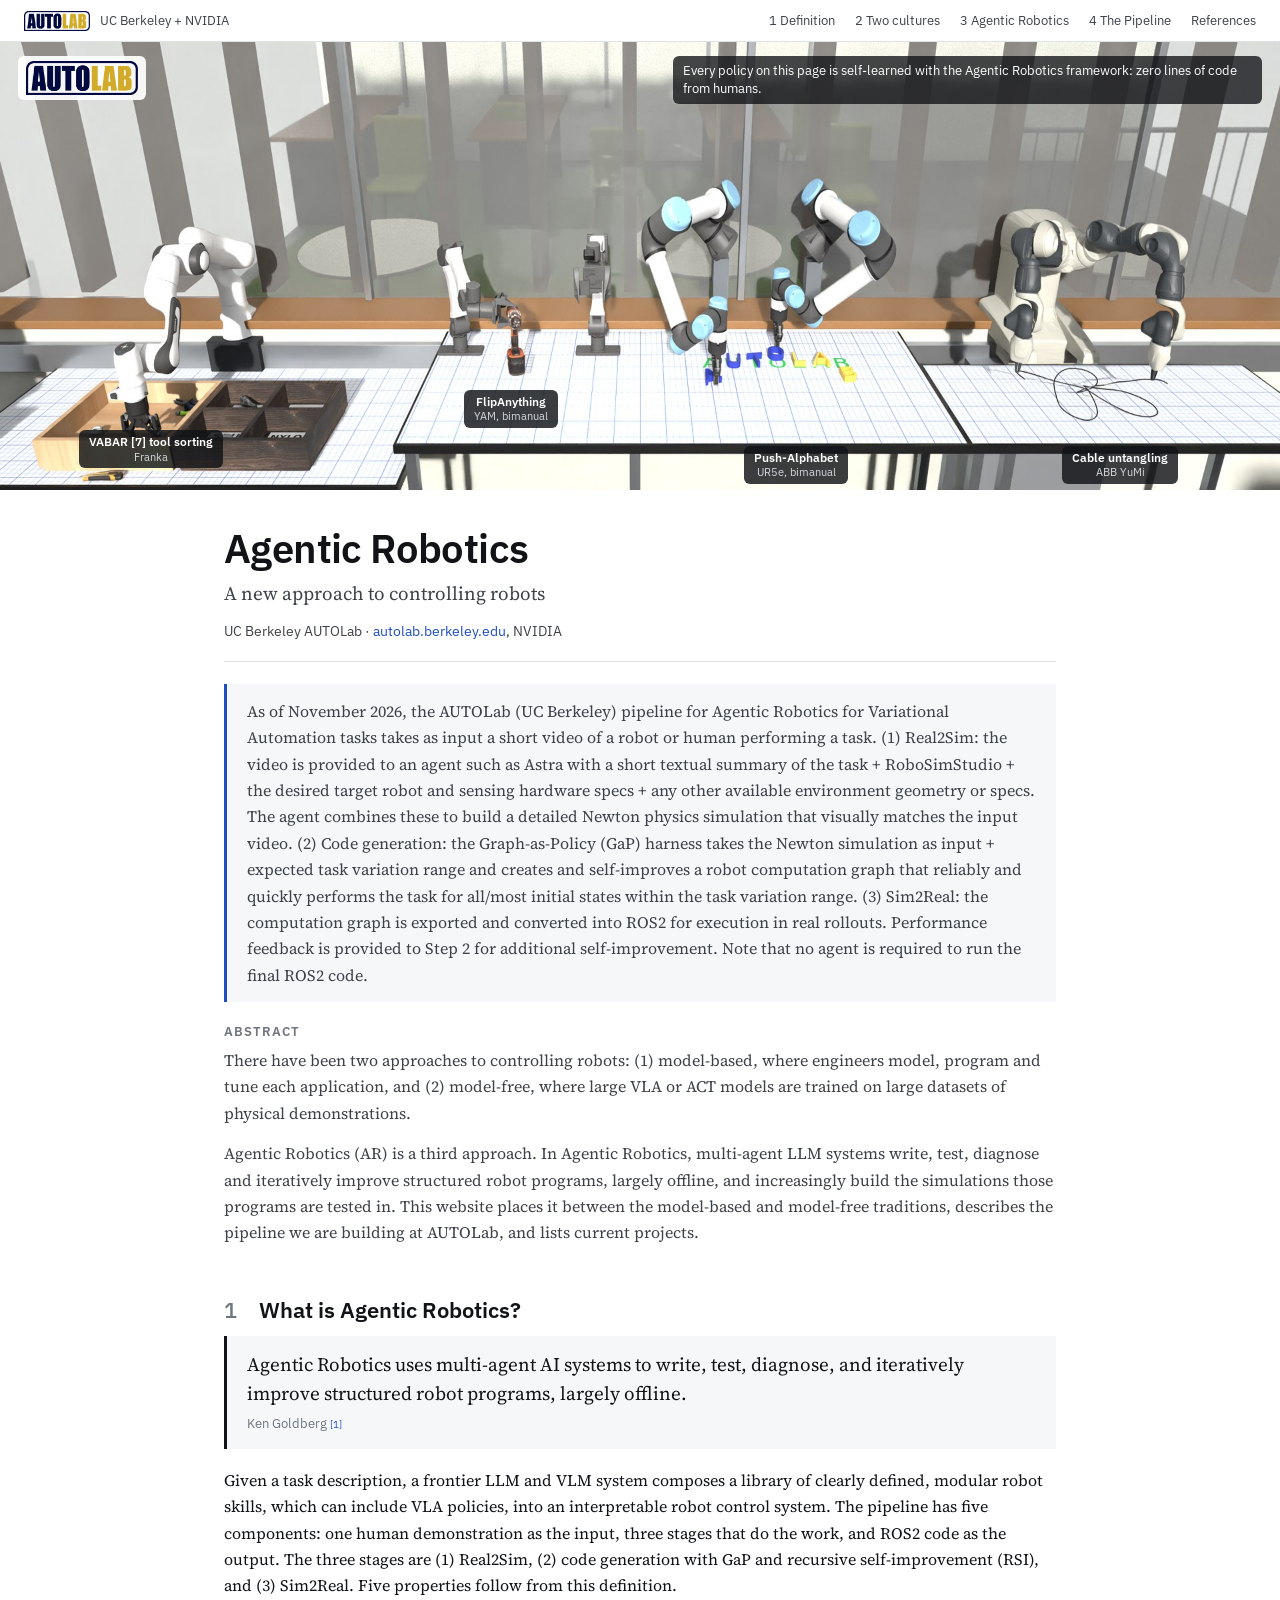
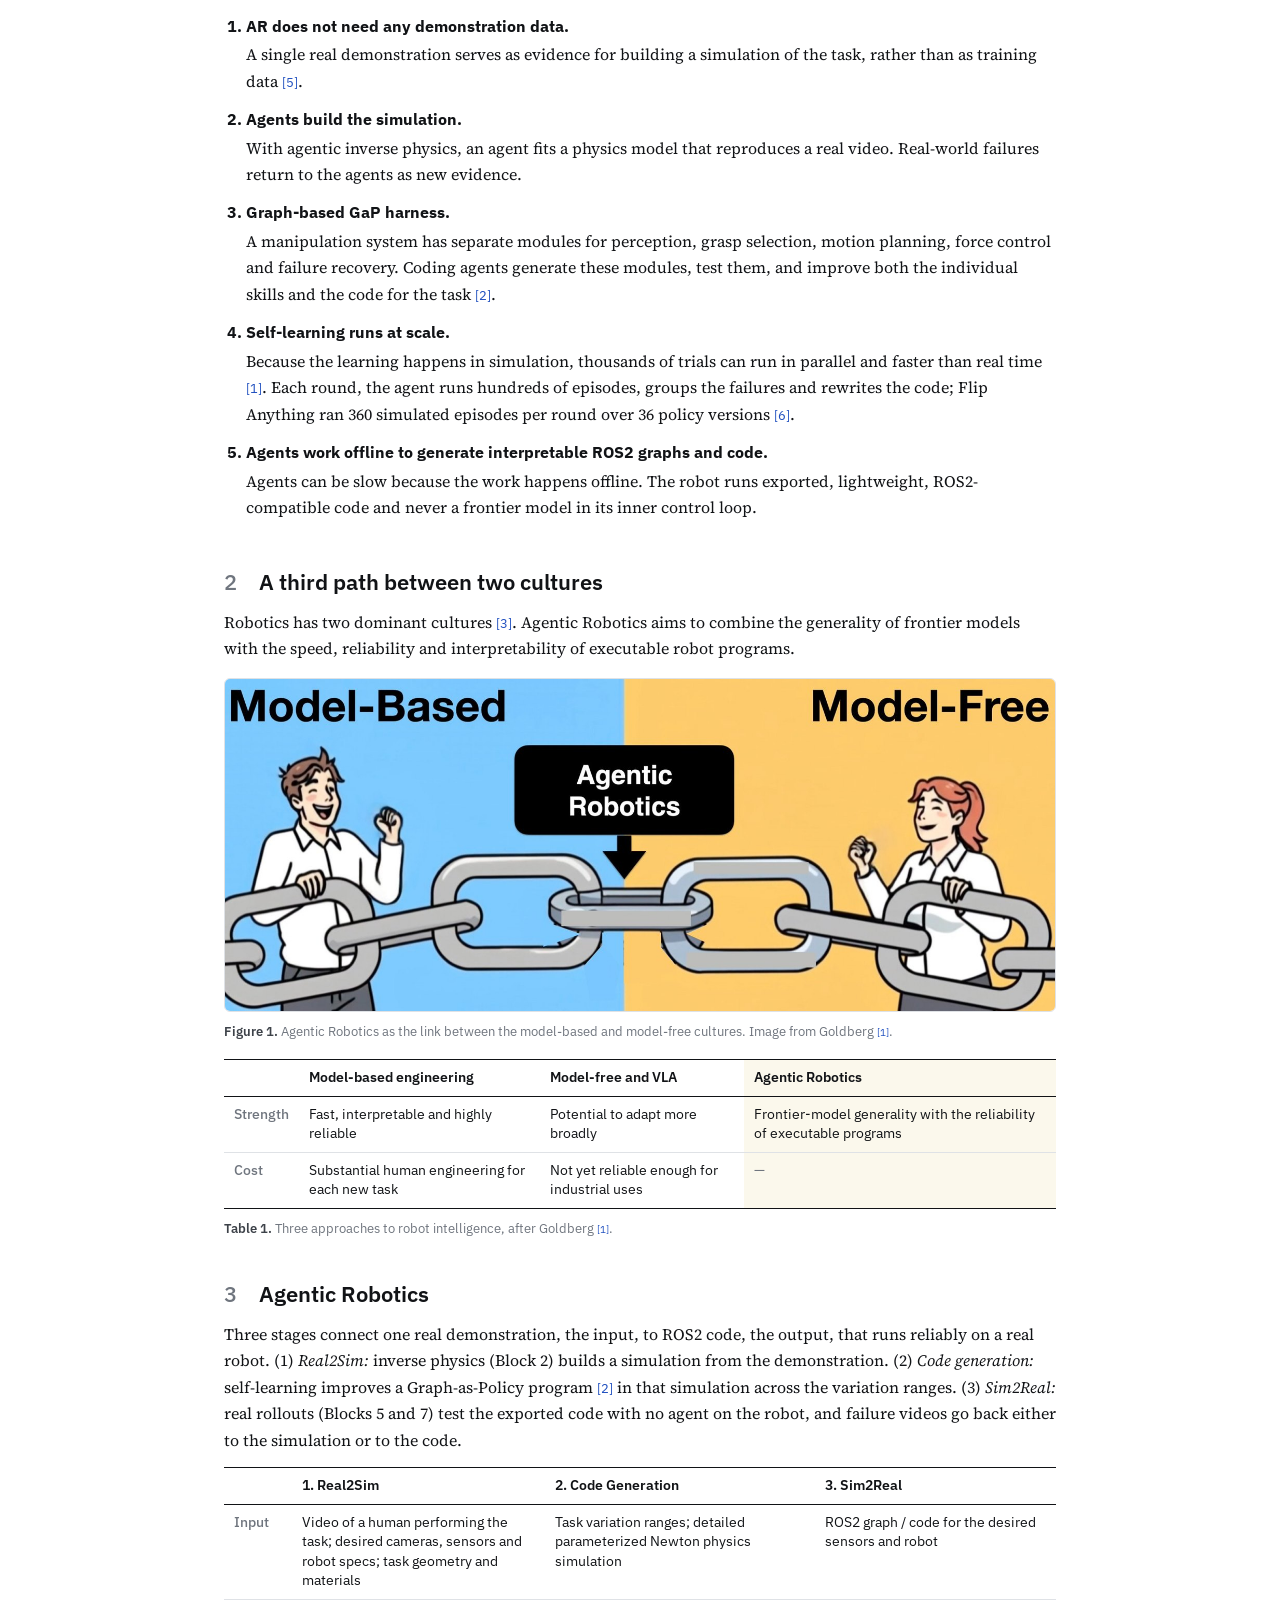
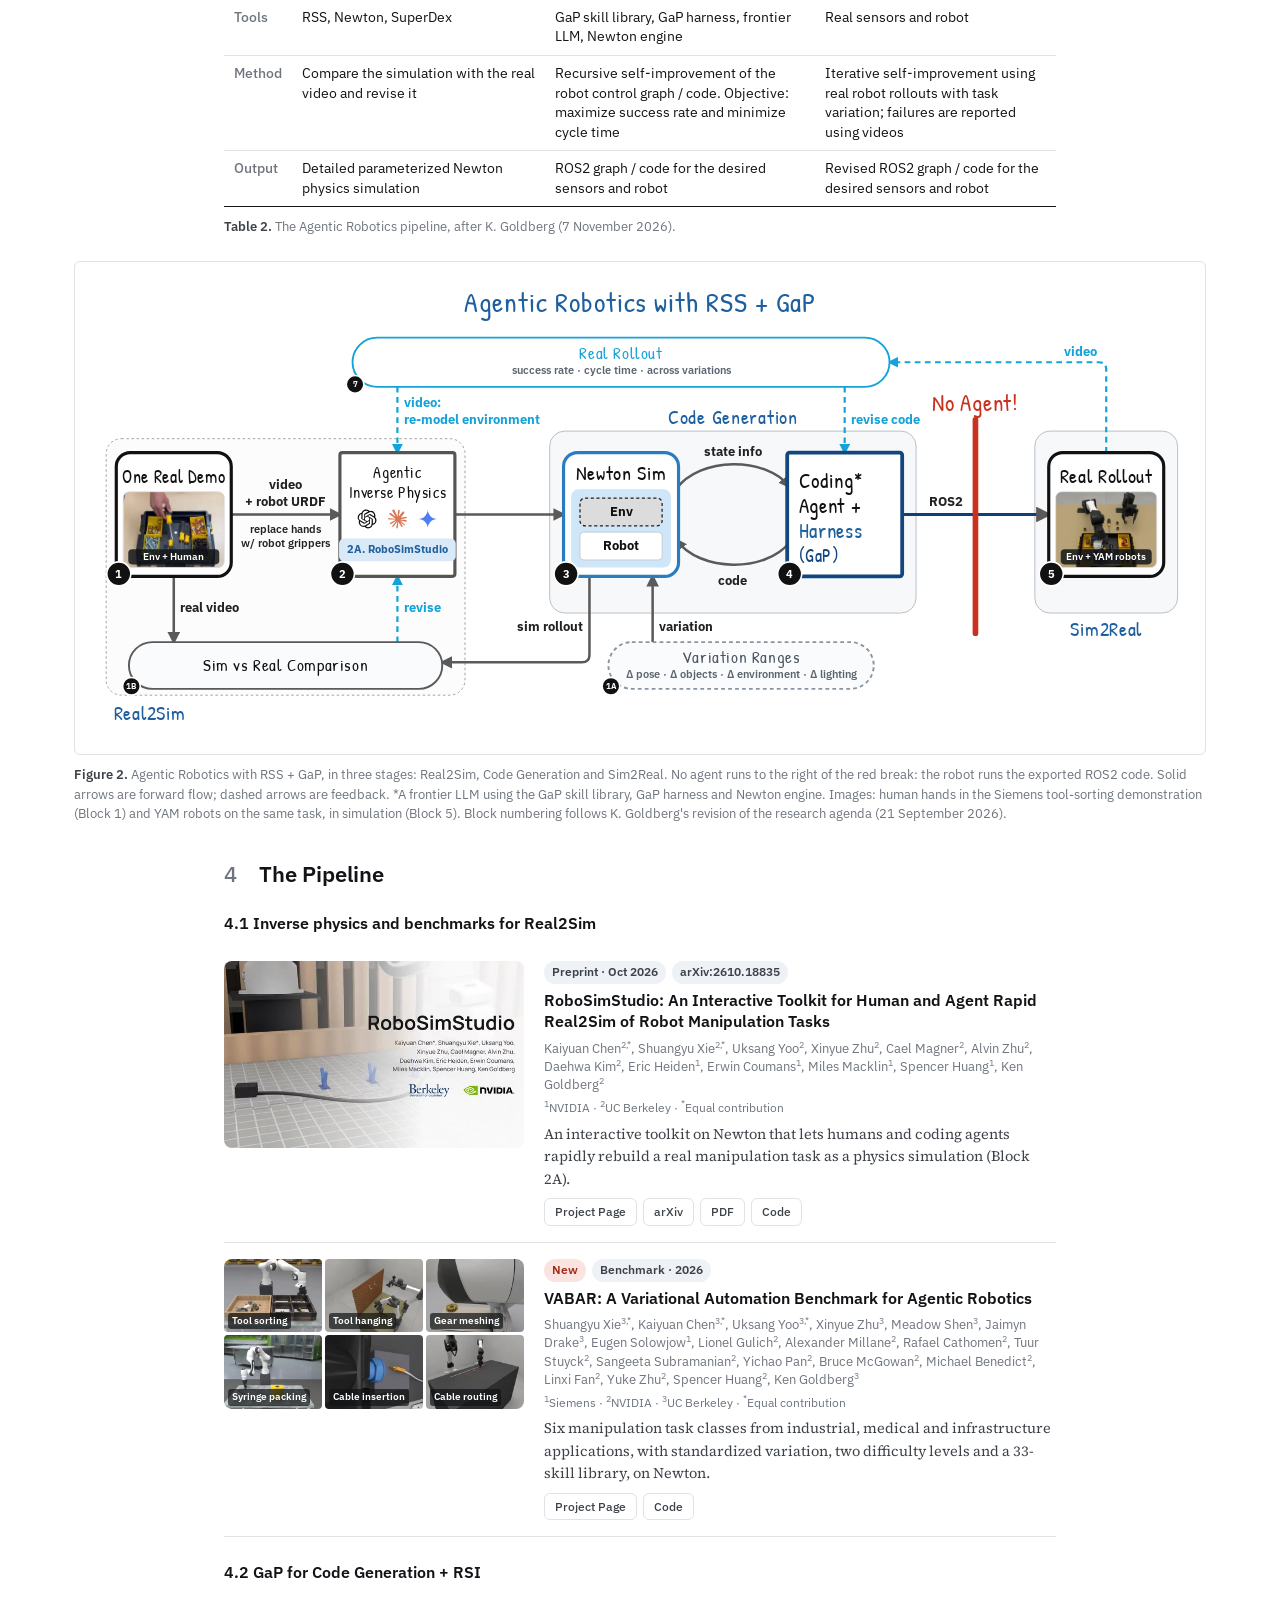
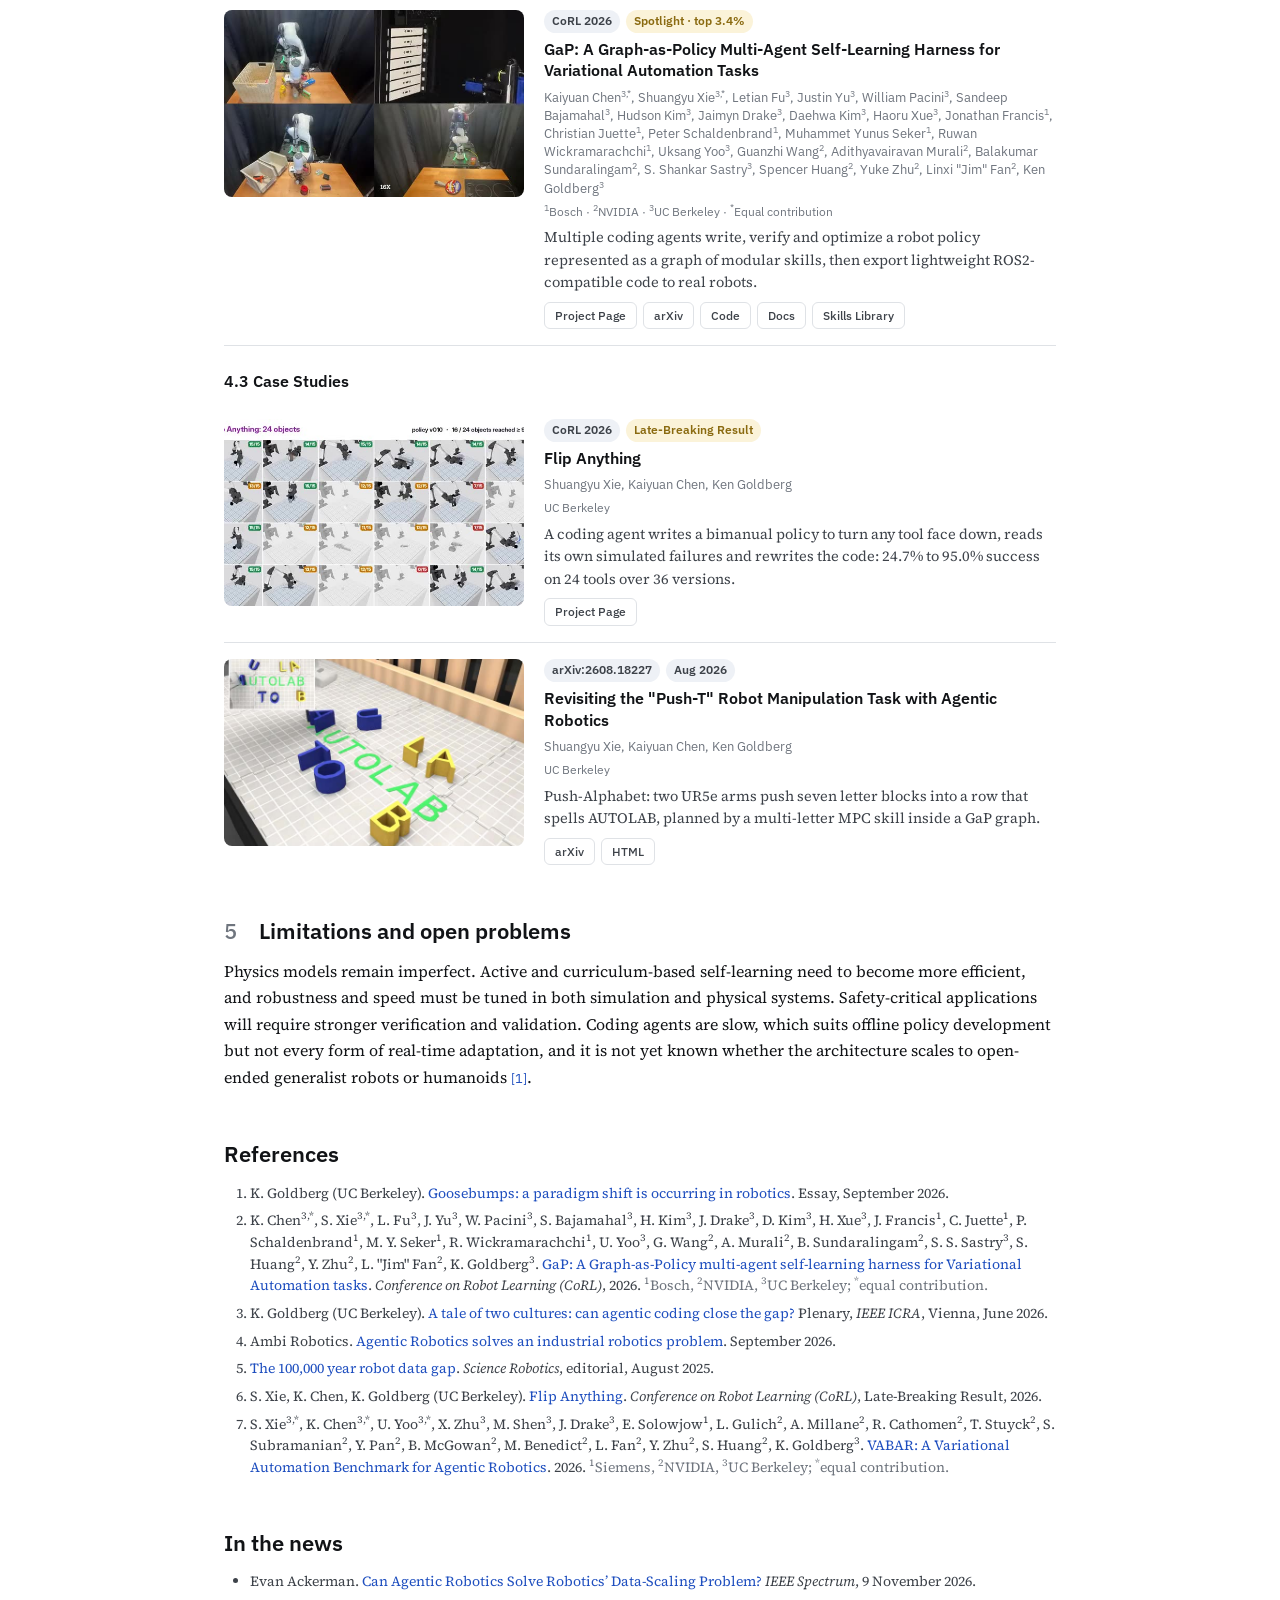
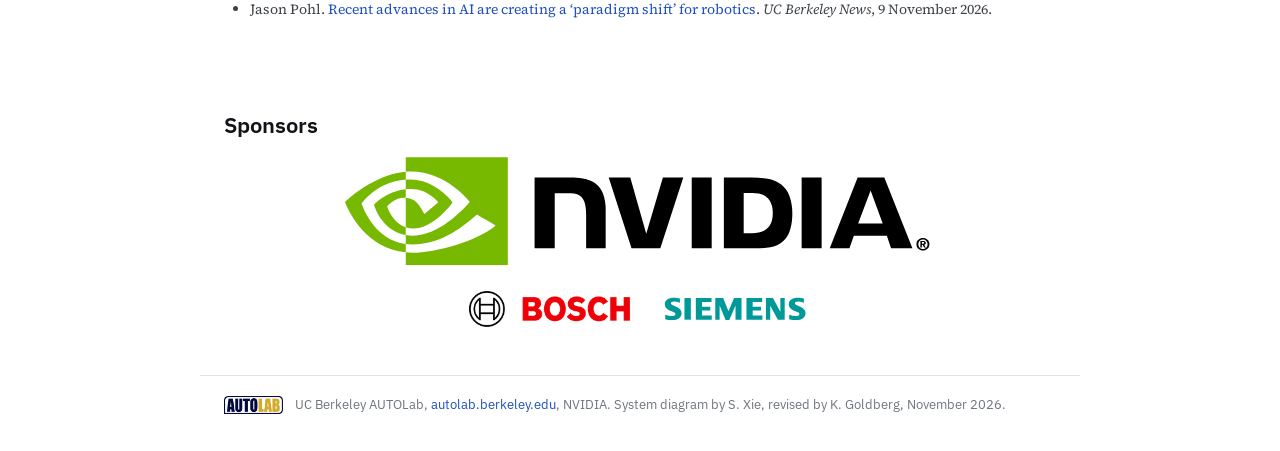
==== commit 5c41593e: "Deploy preview for PR 1 🛫" ====
--- a/pr-preview/pr-1/index.html
+++ b/pr-preview/pr-1/index.html
@@ -199,6 +199,14 @@
           </ol>
         </section>
 
+        <section id="press" class="refs">
+          <h2>In the news</h2>
+          <ul>
+            <li>Evan Ackerman. <a href="https://spectrum.ieee.org/agentic-robotics" target="_blank" rel="noopener">Can Agentic Robotics Solve Robotics’ Data-Scaling Problem?</a> <i>IEEE Spectrum</i>, 9 November 2026.</li>
+            <li>Jason Pohl. <a href="https://news.berkeley.edu/2026/11/09/recent-advances-in-ai-are-creating-a-paradigm-shift-for-robotics/" target="_blank" rel="noopener">Recent advances in AI are creating a ‘paradigm shift’ for robotics</a>. <i>UC Berkeley News</i>, 9 November 2026.</li>
+          </ul>
+        </section>
+
         <section id="sponsors" class="sponsors" aria-labelledby="sponsors-title">
           <h2 id="sponsors-title">Sponsors</h2>
           <div class="sponsor-lead"><img src="assets/sponsors/nvidia.svg" alt="NVIDIA" /></div>
--- a/pr-preview/pr-1/css/style.css
+++ b/pr-preview/pr-1/css/style.css
@@ -124,7 +124,7 @@
 .plain li { margin-bottom: 4px; }
 
 /* references and citation */
-.refs ol { padding-left: 26px; font-size: 14px; line-height: 1.55; color: var(--ink-2); }
+.refs ol, .refs ul { padding-left: 26px; font-size: 14px; line-height: 1.55; color: var(--ink-2); }
 .refs li { margin-bottom: 6px; }
 .refs li:target { background: #fff7d6; }
 .citation pre { background: var(--surface); border: 1px solid var(--rule); border-radius: 4px; padding: 12px 14px; overflow-x: auto; font-family: var(--mono); font-size: 12.5px; line-height: 1.5; margin: 0; }
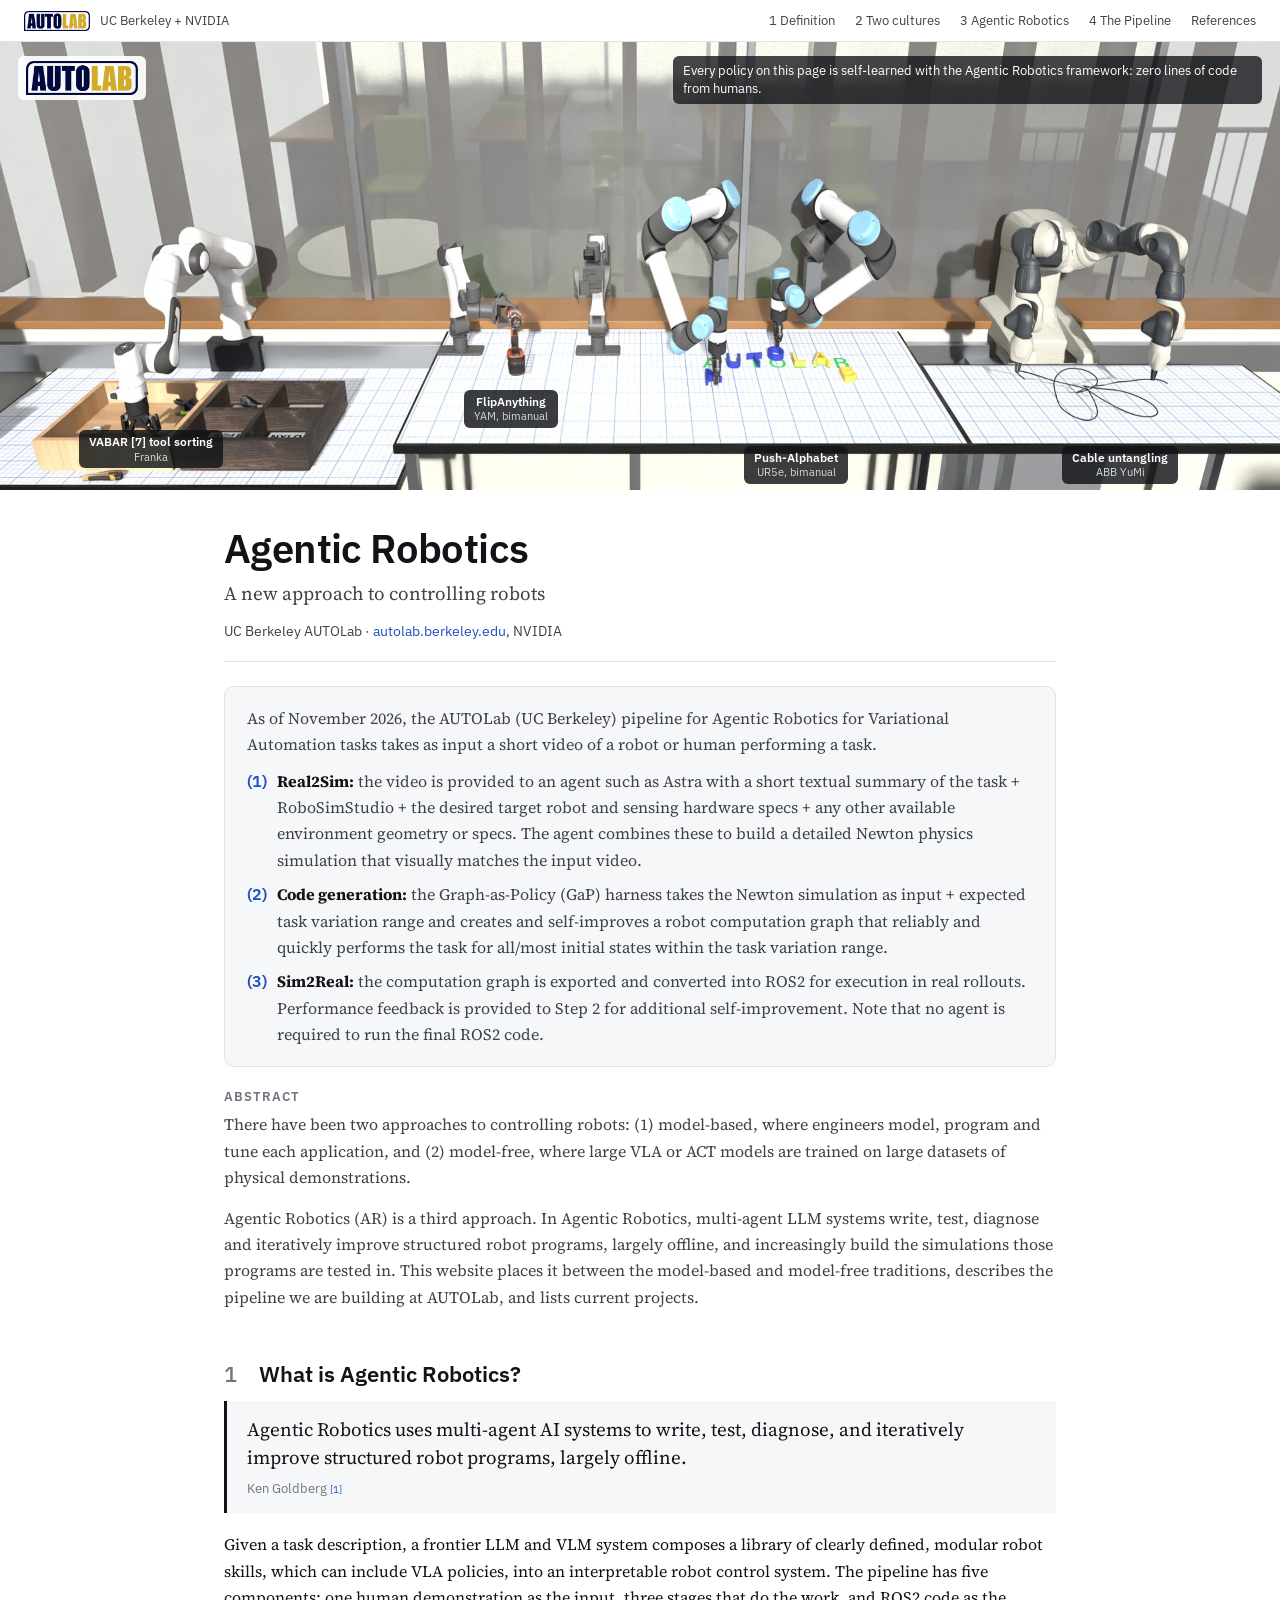
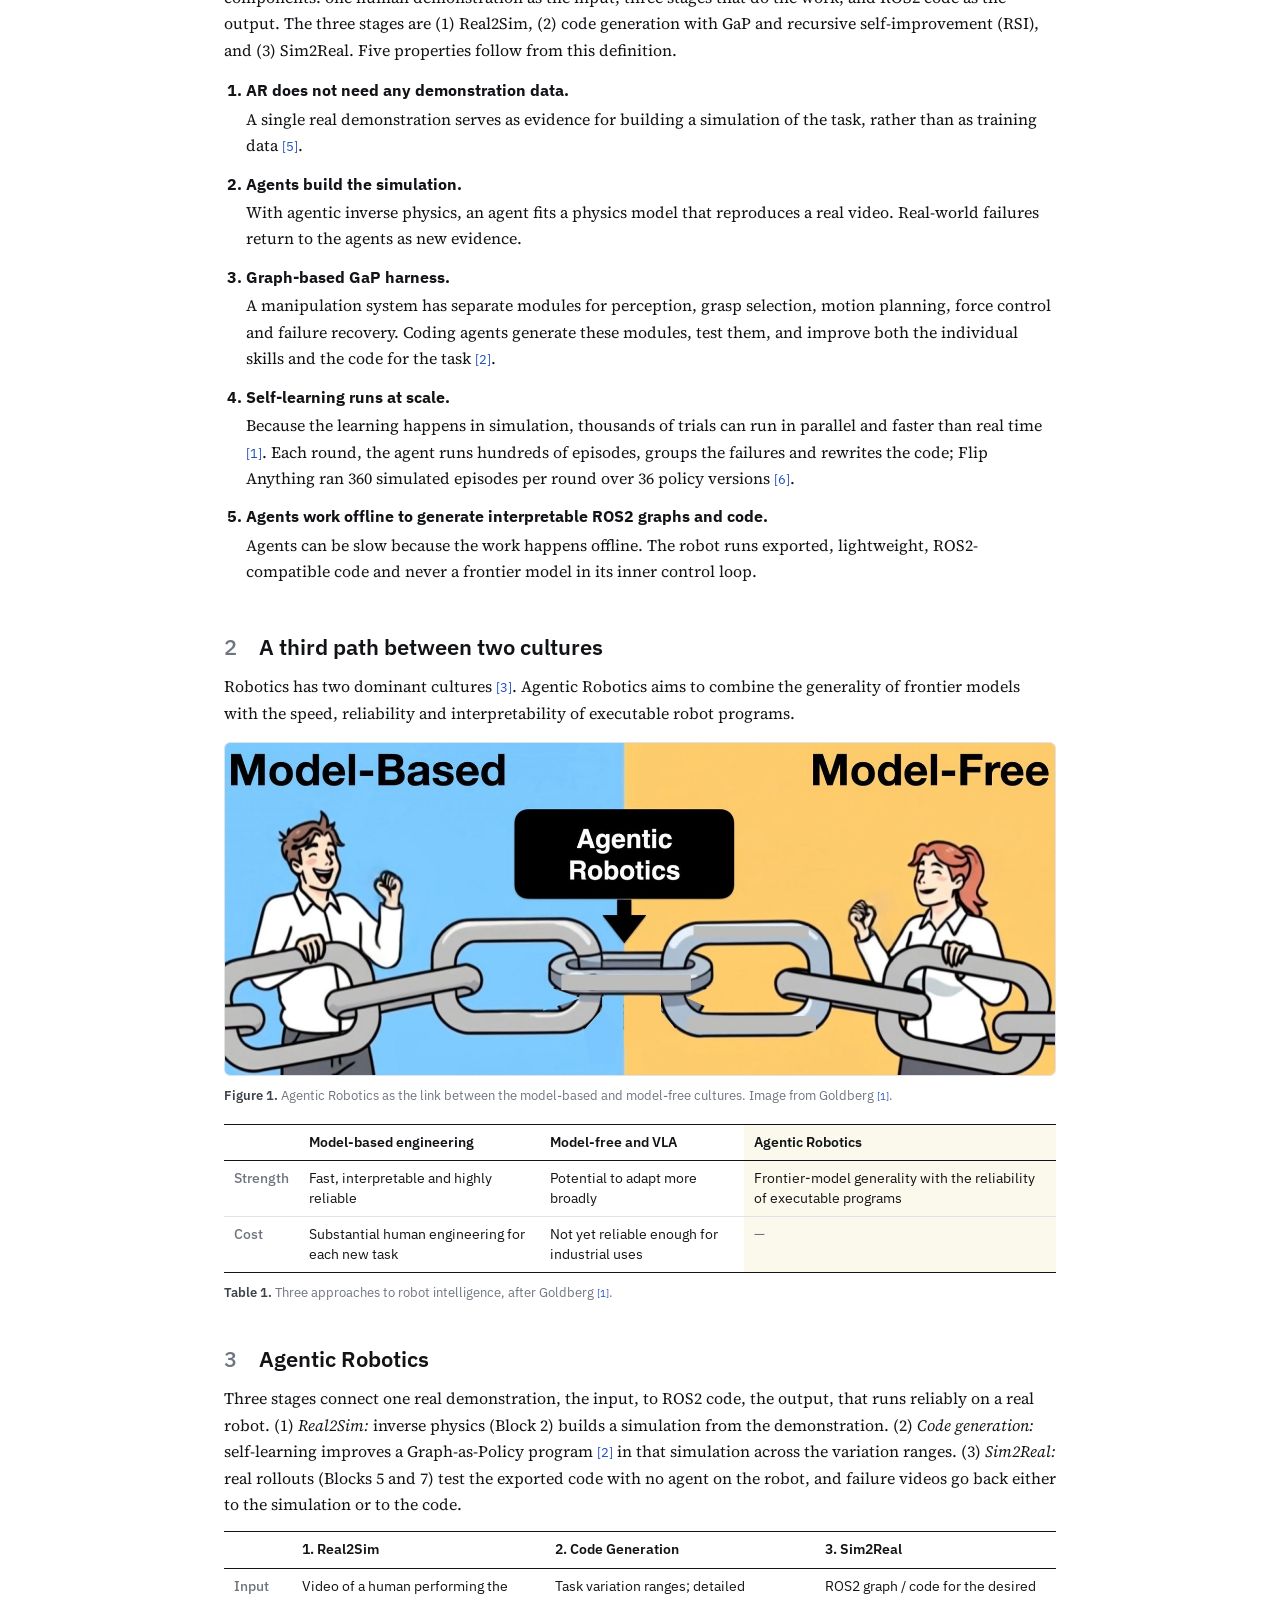
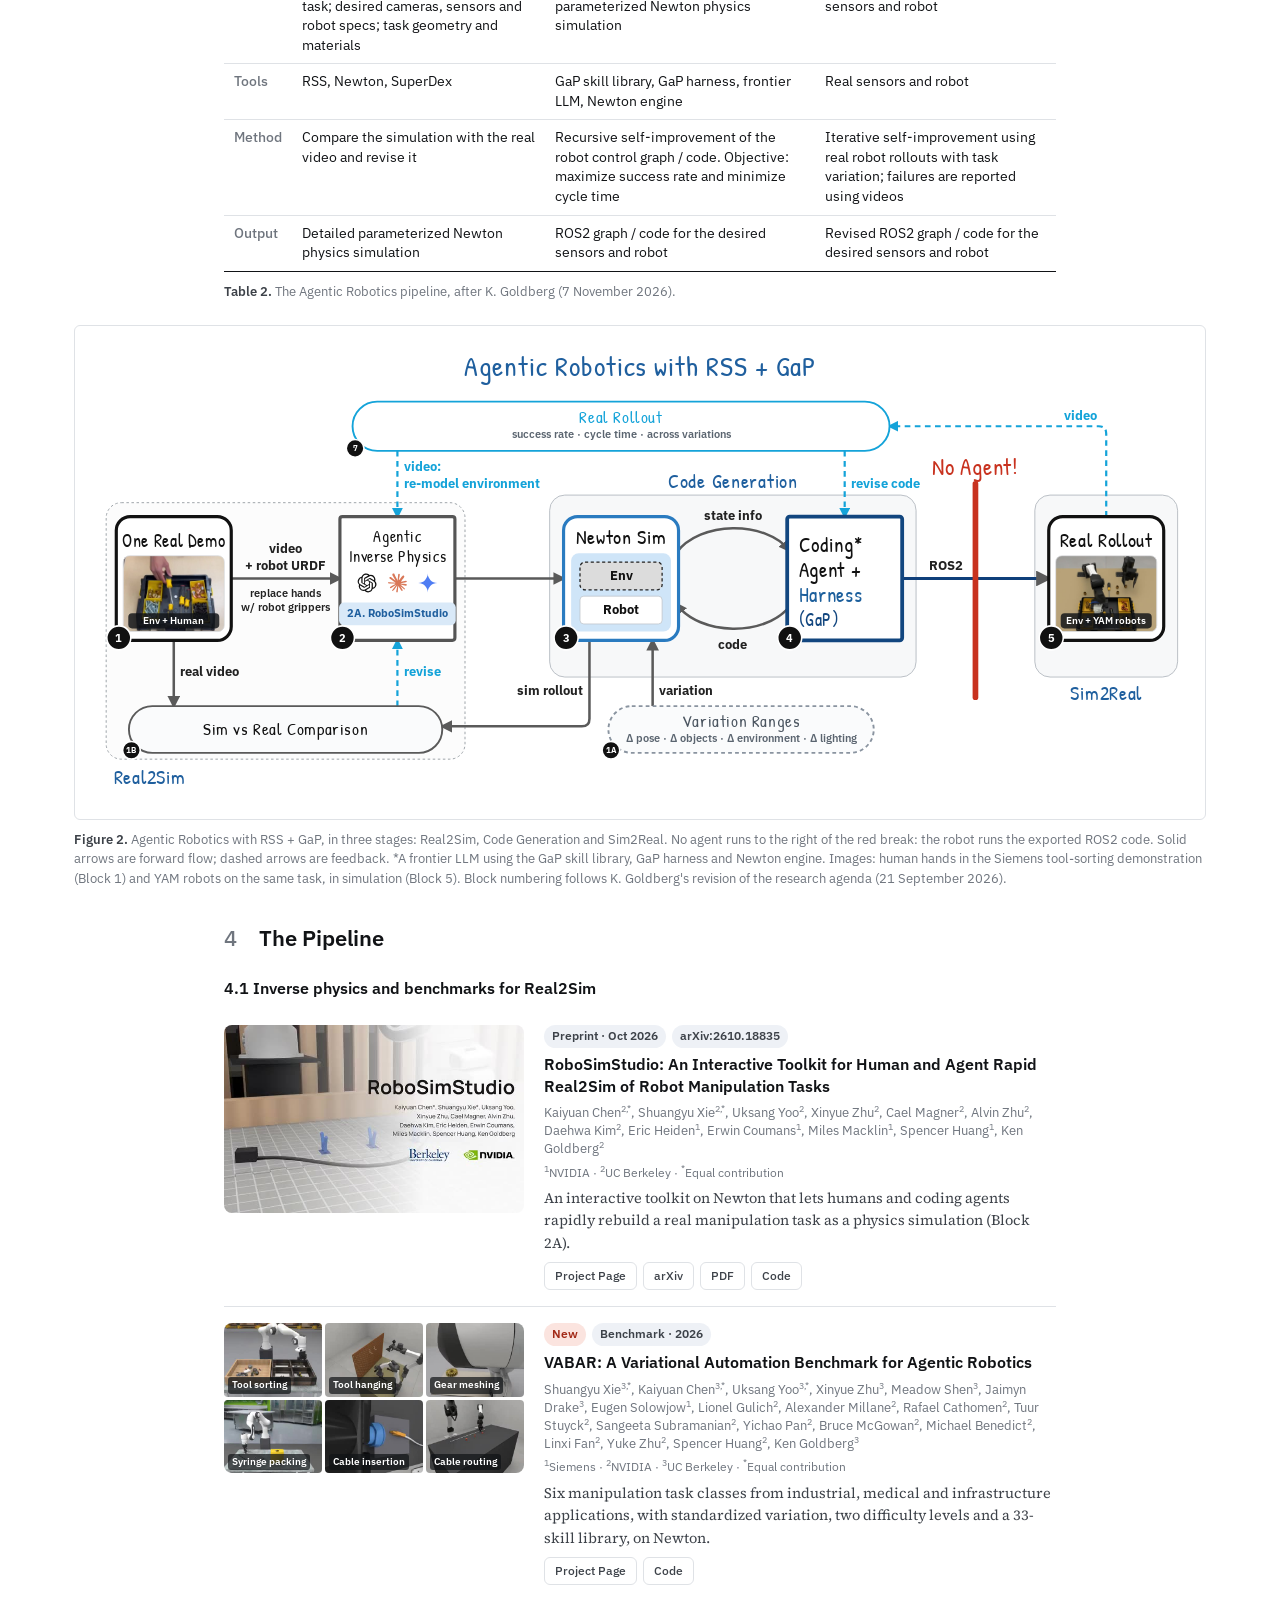
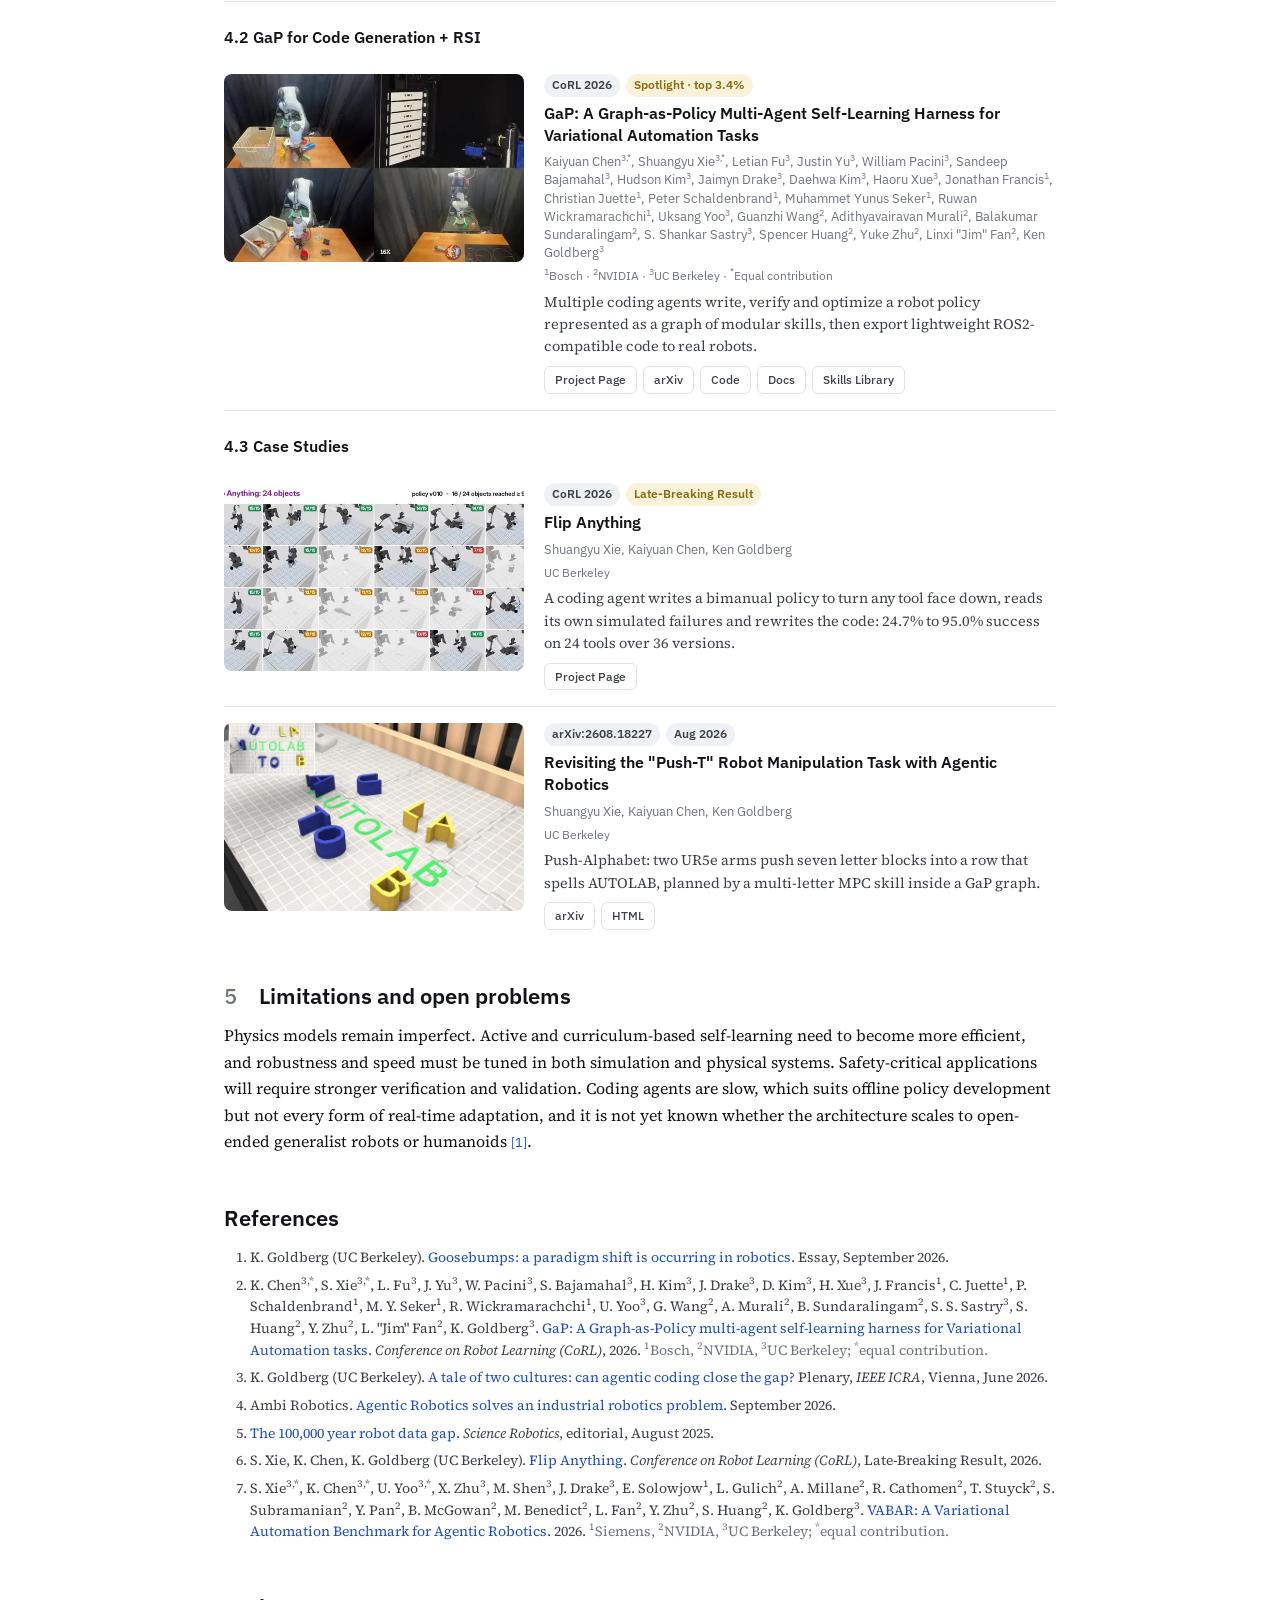
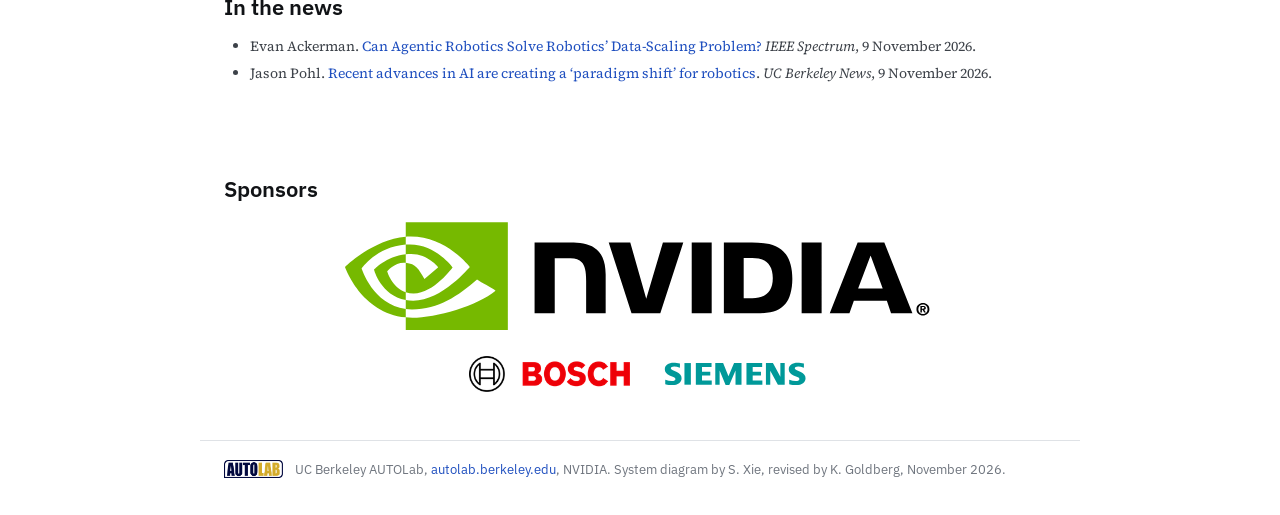
==== commit 65fee53e: "Deploy preview for PR 1 🛫" ====
--- a/pr-preview/pr-1/index.html
+++ b/pr-preview/pr-1/index.html
@@ -47,7 +47,12 @@
         </header>
 
         <section class="pipeline-status" aria-label="Pipeline status, November 2026">
-          <p>As of November 2026, the AUTOLab (UC Berkeley) pipeline for Agentic Robotics for Variational Automation tasks takes as input a short video of a robot or human performing a task. (1) Real2Sim: the video is provided to an agent such as Astra with a short textual summary of the task + RoboSimStudio + the desired target robot and sensing hardware specs + any other available environment geometry or specs. The agent combines these to build a detailed Newton physics simulation that visually matches the input video. (2) Code generation: the Graph-as-Policy (GaP) harness takes the Newton simulation as input + expected task variation range and creates and self-improves a robot computation graph that reliably and quickly performs the task for all/most initial states within the task variation range. (3) Sim2Real: the computation graph is exported and converted into ROS2 for execution in real rollouts. Performance feedback is provided to Step 2 for additional self-improvement. Note that no agent is required to run the final ROS2 code.</p>
+          <p>As of November 2026, the AUTOLab (UC Berkeley) pipeline for Agentic Robotics for Variational Automation tasks takes as input a short video of a robot or human performing a task.</p>
+          <ol>
+            <li><span class="step">(1)</span><span><b>Real2Sim:</b> the video is provided to an agent such as Astra with a short textual summary of the task + RoboSimStudio + the desired target robot and sensing hardware specs + any other available environment geometry or specs. The agent combines these to build a detailed Newton physics simulation that visually matches the input video.</span></li>
+            <li><span class="step">(2)</span><span><b>Code generation:</b> the Graph-as-Policy (GaP) harness takes the Newton simulation as input + expected task variation range and creates and self-improves a robot computation graph that reliably and quickly performs the task for all/most initial states within the task variation range.</span></li>
+            <li><span class="step">(3)</span><span><b>Sim2Real:</b> the computation graph is exported and converted into ROS2 for execution in real rollouts. Performance feedback is provided to Step 2 for additional self-improvement. Note that no agent is required to run the final ROS2 code.</span></li>
+          </ol>
         </section>
 
         <section class="abstract" aria-label="Abstract">
--- a/pr-preview/pr-1/css/style.css
+++ b/pr-preview/pr-1/css/style.css
@@ -75,8 +75,13 @@
 .abstract h2 { font-size: 13px; text-transform: uppercase; letter-spacing: .08em; color: var(--muted); margin-bottom: 6px; }
 .abstract p { color: var(--ink-2); }
 
-.pipeline-status { margin: 22px 0 0; padding: 14px 20px; background: var(--surface); border-left: 3px solid var(--accent); }
-.pipeline-status p { margin: 0; color: var(--ink-2); }
+.pipeline-status { margin: 24px 0 0; padding: 18px 22px; background: var(--surface); border: 1px solid var(--rule); border-radius: 10px; color: var(--ink-2); }
+.pipeline-status p { margin: 0 0 10px; }
+.pipeline-status ol { list-style: none; margin: 0; padding: 0; }
+.pipeline-status li { display: flex; gap: 10px; margin: 8px 0 0; }
+.pipeline-status .step { flex: none; font-family: var(--sans); font-weight: 600; color: var(--accent); }
+.pipeline-status b { color: var(--ink); }
+@media (max-width: 760px) { .pipeline-status { padding: 14px 16px; } }
 .definition { margin: 6px 0 18px; padding: 14px 20px; background: var(--surface); border-left: 3px solid var(--ink); }
 .definition p { font-size: 19px; line-height: 1.5; margin: 0 0 6px; }
 .definition footer { font-family: var(--sans); font-size: 13px; color: var(--muted); }
